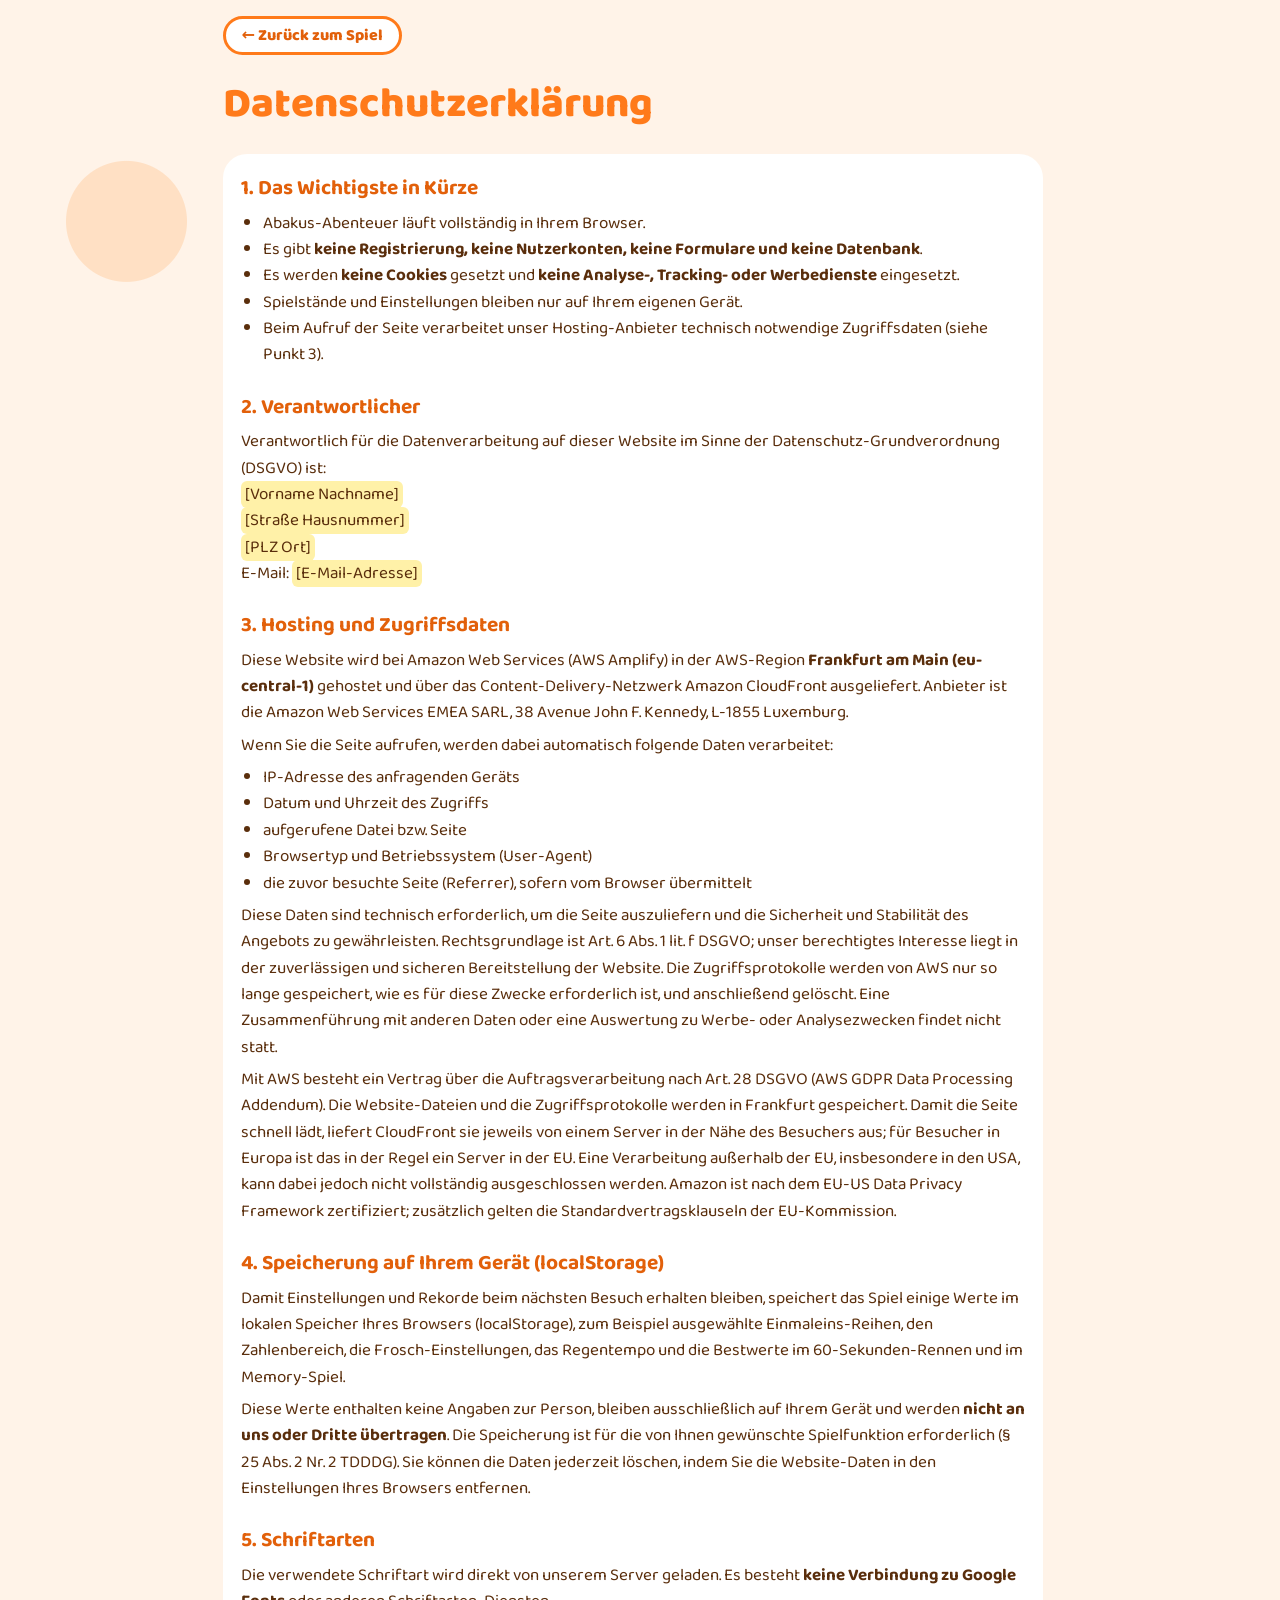
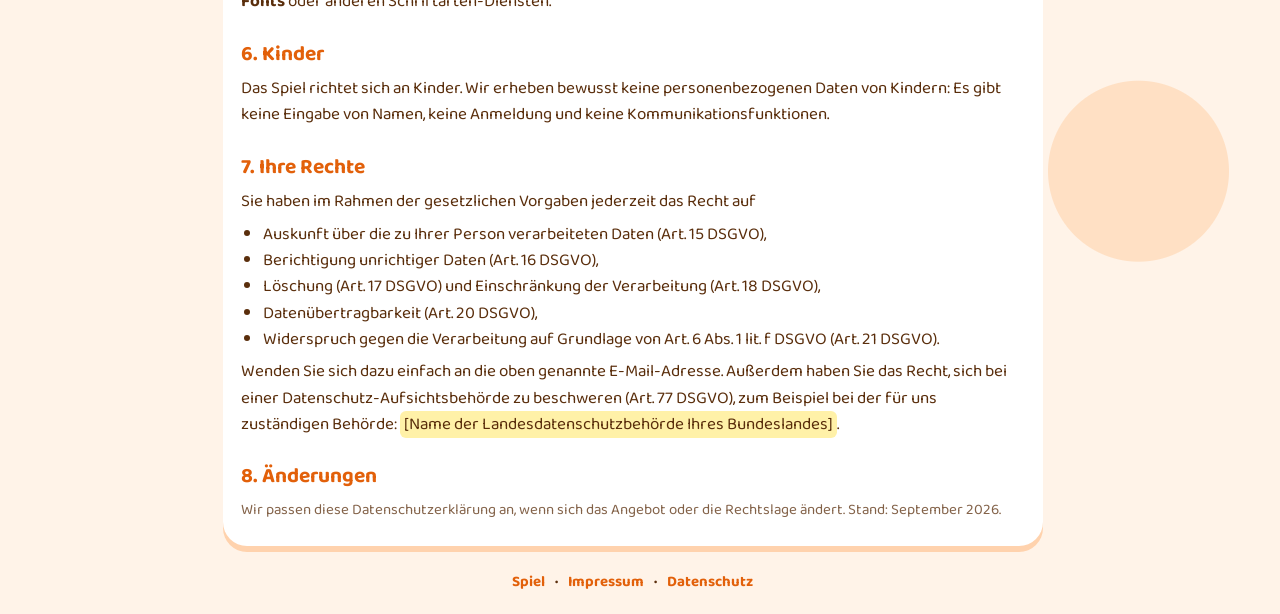
==== datenschutz.html @ e503d069 "Impressum, Datenschutzerklärung und lokale Schriftart - impressum.html und datenschutz.html (Deutsch" ====
<!DOCTYPE html>
<html lang="de">
<head>
<meta charset="UTF-8">
<meta name="viewport" content="width=device-width, initial-scale=1, viewport-fit=cover">
<meta name="theme-color" content="#ff7a1a">
<title>Datenschutzerklärung – Abakus-Abenteuer</title>
<link rel="preload" href="fonts/baloo2-latin.woff2" as="font" type="font/woff2" crossorigin>
<link rel="stylesheet" href="style.css">
</head>
<body>
<div class="app legal">
  <a class="back" href="./">← Zurück zum Spiel</a>
  <h1>Datenschutzerklärung</h1>

  <div class="card">
    <h2>1. Das Wichtigste in Kürze</h2>
    <ul>
      <li>Abakus-Abenteuer läuft vollständig in Ihrem Browser.</li>
      <li>Es gibt <b>keine Registrierung, keine Nutzerkonten, keine Formulare und keine Datenbank</b>.</li>
      <li>Es werden <b>keine Cookies</b> gesetzt und <b>keine Analyse-, Tracking- oder Werbedienste</b> eingesetzt.</li>
      <li>Spielstände und Einstellungen bleiben nur auf Ihrem eigenen Gerät.</li>
      <li>Beim Aufruf der Seite verarbeitet unser Hosting-Anbieter technisch notwendige Zugriffsdaten (siehe Punkt 3).</li>
    </ul>

    <h2>2. Verantwortlicher</h2>
    <p>
      Verantwortlich für die Datenverarbeitung auf dieser Website im Sinne der Datenschutz-Grundverordnung (DSGVO) ist:<br>
      <mark class="ph">[Vorname Nachname]</mark><br>
      <mark class="ph">[Straße Hausnummer]</mark><br>
      <mark class="ph">[PLZ Ort]</mark><br>
      E-Mail: <mark class="ph">[E-Mail-Adresse]</mark>
    </p>

    <h2>3. Hosting und Zugriffsdaten</h2>
    <p>
      Diese Website wird bei Amazon Web Services (AWS Amplify) in der AWS-Region <b>Frankfurt am Main (eu-central-1)</b>
      gehostet und über das Content-Delivery-Netzwerk Amazon CloudFront ausgeliefert. Anbieter ist die
      Amazon Web Services EMEA SARL, 38 Avenue John F. Kennedy, L-1855 Luxemburg.
    </p>
    <p>Wenn Sie die Seite aufrufen, werden dabei automatisch folgende Daten verarbeitet:</p>
    <ul>
      <li>IP-Adresse des anfragenden Geräts</li>
      <li>Datum und Uhrzeit des Zugriffs</li>
      <li>aufgerufene Datei bzw. Seite</li>
      <li>Browsertyp und Betriebssystem (User-Agent)</li>
      <li>die zuvor besuchte Seite (Referrer), sofern vom Browser übermittelt</li>
    </ul>
    <p>
      Diese Daten sind technisch erforderlich, um die Seite auszuliefern und die Sicherheit und Stabilität
      des Angebots zu gewährleisten. Rechtsgrundlage ist Art. 6 Abs. 1 lit. f DSGVO; unser berechtigtes Interesse
      liegt in der zuverlässigen und sicheren Bereitstellung der Website. Die Zugriffsprotokolle werden von AWS nur
      so lange gespeichert, wie es für diese Zwecke erforderlich ist, und anschließend gelöscht. Eine Zusammenführung
      mit anderen Daten oder eine Auswertung zu Werbe- oder Analysezwecken findet nicht statt.
    </p>
    <p>
      Mit AWS besteht ein Vertrag über die Auftragsverarbeitung nach Art. 28 DSGVO (AWS GDPR Data Processing Addendum).
      Die Website-Dateien und die Zugriffsprotokolle werden in Frankfurt gespeichert. Damit die Seite schnell lädt,
      liefert CloudFront sie jeweils von einem Server in der Nähe des Besuchers aus; für Besucher in Europa ist das
      in der Regel ein Server in der EU. Eine Verarbeitung außerhalb der EU, insbesondere in den USA, kann dabei
      jedoch nicht vollständig ausgeschlossen werden. Amazon ist nach dem EU-US Data Privacy Framework zertifiziert;
      zusätzlich gelten die Standardvertragsklauseln der EU-Kommission.
    </p>

    <h2>4. Speicherung auf Ihrem Gerät (localStorage)</h2>
    <p>
      Damit Einstellungen und Rekorde beim nächsten Besuch erhalten bleiben, speichert das Spiel einige Werte
      im lokalen Speicher Ihres Browsers (localStorage), zum Beispiel ausgewählte Einmaleins-Reihen, den Zahlenbereich,
      die Frosch-Einstellungen, das Regentempo und die Bestwerte im 60-Sekunden-Rennen und im Memory-Spiel.
    </p>
    <p>
      Diese Werte enthalten keine Angaben zur Person, bleiben ausschließlich auf Ihrem Gerät und werden
      <b>nicht an uns oder Dritte übertragen</b>. Die Speicherung ist für die von Ihnen gewünschte Spielfunktion
      erforderlich (§ 25 Abs. 2 Nr. 2 TDDDG). Sie können die Daten jederzeit löschen, indem Sie die Website-Daten
      in den Einstellungen Ihres Browsers entfernen.
    </p>

    <h2>5. Schriftarten</h2>
    <p>
      Die verwendete Schriftart wird direkt von unserem Server geladen. Es besteht <b>keine Verbindung zu Google Fonts</b>
      oder anderen Schriftarten-Diensten.
    </p>

    <h2>6. Kinder</h2>
    <p>
      Das Spiel richtet sich an Kinder. Wir erheben bewusst keine personenbezogenen Daten von Kindern:
      Es gibt keine Eingabe von Namen, keine Anmeldung und keine Kommunikationsfunktionen.
    </p>

    <h2>7. Ihre Rechte</h2>
    <p>Sie haben im Rahmen der gesetzlichen Vorgaben jederzeit das Recht auf</p>
    <ul>
      <li>Auskunft über die zu Ihrer Person verarbeiteten Daten (Art. 15 DSGVO),</li>
      <li>Berichtigung unrichtiger Daten (Art. 16 DSGVO),</li>
      <li>Löschung (Art. 17 DSGVO) und Einschränkung der Verarbeitung (Art. 18 DSGVO),</li>
      <li>Datenübertragbarkeit (Art. 20 DSGVO),</li>
      <li>Widerspruch gegen die Verarbeitung auf Grundlage von Art. 6 Abs. 1 lit. f DSGVO (Art. 21 DSGVO).</li>
    </ul>
    <p>
      Wenden Sie sich dazu einfach an die oben genannte E-Mail-Adresse. Außerdem haben Sie das Recht, sich bei einer
      Datenschutz-Aufsichtsbehörde zu beschweren (Art. 77 DSGVO), zum Beispiel bei der für uns zuständigen Behörde:
      <mark class="ph">[Name der Landesdatenschutzbehörde Ihres Bundeslandes]</mark>.
    </p>

    <h2>8. Änderungen</h2>
    <p class="muted">
      Wir passen diese Datenschutzerklärung an, wenn sich das Angebot oder die Rechtslage ändert.
      Stand: September 2026.
    </p>
  </div>

  <footer class="legal-links">
    <a href="./">Spiel</a><span>·</span><a href="impressum.html">Impressum</a><span>·</span><a href="datenschutz.html">Datenschutz</a>
  </footer>
</div>
</body>
</html>
---- style.css ----
/* Abaküs Macerası – stiller */

/* Yazı tipi yerel olarak yüklenir (Google'a bağlantı yok) – Baloo 2, SIL Open Font License 1.1, bkz. fonts/OFL.txt */
@font-face{font-family:'Baloo 2';font-style:normal;font-weight:400 800;font-display:swap;
  src:url(fonts/baloo2-latin-ext.woff2) format('woff2');
  unicode-range:U+0100-02BA,U+02BD-02C5,U+02C7-02CC,U+02CE-02D7,U+02DD-02FF,U+0304,U+0308,U+0329,U+1D00-1DBF,U+1E00-1E9F,U+1EF2-1EFF,U+2020,U+20A0-20AB,U+20AD-20C0,U+2113,U+2C60-2C7F,U+A720-A7FF}
@font-face{font-family:'Baloo 2';font-style:normal;font-weight:400 800;font-display:swap;
  src:url(fonts/baloo2-latin.woff2) format('woff2');
  unicode-range:U+0000-00FF,U+0131,U+0152-0153,U+02BB-02BC,U+02C6,U+02DA,U+02DC,U+0304,U+0308,U+0329,U+2000-206F,U+20AC,U+2122,U+2191,U+2193,U+2212,U+2215,U+FEFF,U+FFFD}
:root{
  --or:#ff7a1a; --or-d:#e2600a; --or-l:#ffd2ad; --or-xl:#fff3e8;
  --white:#ffffff; --ink:#5a2e0c; --ok:#2fb36b; --bad:#e84a3a;
}
*{box-sizing:border-box;margin:0;padding:0}
[hidden]{display:none !important}
body{
  font-family:'Baloo 2',system-ui,sans-serif; color:var(--ink);
  background:var(--or-xl);
  background-image:radial-gradient(circle at 10% 10%,#ffe0c4 0 60px,transparent 61px),
                   radial-gradient(circle at 90% 80%,#ffe0c4 0 90px,transparent 91px);
  min-height:100vh; padding:16px; display:flex; justify-content:center;
}
.app{width:100%;max-width:1100px;display:flex;flex-direction:column;gap:16px}

header{display:flex;align-items:center;justify-content:space-between;gap:12px;flex-wrap:wrap}
h1{font-size:clamp(26px,5vw,38px);font-weight:800;color:var(--or)}
h1 span{color:var(--ink)}
.stats{display:flex;gap:8px}
.pill{background:var(--white);border:3px solid var(--or);border-radius:999px;padding:4px 14px;font-weight:700;font-size:18px}

.modes{display:flex;gap:8px;flex-wrap:wrap}
.modes button, .levels button{
  font:inherit;font-weight:700;font-size:17px;cursor:pointer;
  background:var(--white);color:var(--or-d);border:3px solid var(--or);border-radius:14px;padding:6px 14px;
  transition:transform .1s;
}
.modes button.active, .levels button.active{background:var(--or);color:var(--white)}
.modes button:active, .levels button:active{transform:scale(.95)}
.row{display:flex;justify-content:space-between;gap:8px;flex-wrap:wrap}

.card{background:var(--white);border-radius:24px;padding:18px;box-shadow:0 6px 0 var(--or-l)}
.problem{display:flex;align-items:center;justify-content:center;gap:14px;font-size:clamp(44px,11vw,72px);font-weight:800;line-height:1}
.problem .op{color:var(--or)}
.problem .q{background:var(--or-xl);border:4px dashed var(--or);border-radius:18px;min-width:1.6em;text-align:center;padding:0 .15em;color:var(--or)}
.msg{text-align:center;font-size:20px;font-weight:700;min-height:32px;margin-top:8px}
.msg.ok{color:var(--ok)} .msg.bad{color:var(--bad)}

/* Abacus */
.abacus{
  background:linear-gradient(#ff8f3a,#e8660f);border-radius:26px;padding:14px;
  box-shadow:0 8px 0 #c2530a; display:flex;flex-direction:column;gap:8px;
}
.frame{background:var(--white);border-radius:16px;display:flex;justify-content:space-around;padding:10px 6px;position:relative}
.rod{position:relative;width:min(110px,28vw);height:330px}
.rod::before{content:"";position:absolute;left:50%;top:0;bottom:0;width:8px;margin-left:-4px;background:#c9a27e;border-radius:4px}
.bead{
  position:absolute;left:50%;width:min(86px,24vw);height:28px;margin-left:calc(min(86px,24vw) / -2);
  border-radius:14px;cursor:pointer;border:3px solid var(--or-d);
  transition:top .28s cubic-bezier(.5,1.6,.5,1);
  box-shadow:inset 0 -5px 0 rgba(0,0,0,.12), inset 0 5px 0 rgba(255,255,255,.45);
}
.bead.o{background:var(--or)}
.bead.w{background:var(--white)}
.bead:hover{filter:brightness(1.07)}
.labels{display:flex;justify-content:space-around;color:var(--white);font-weight:800;text-align:center}
.labels div{width:min(110px,28vw)}
.labels .v{font-size:34px;line-height:1}
.labels .n{font-size:15px;opacity:.9}
.total{text-align:center;color:var(--white);font-size:20px;font-weight:700}
.total b{font-size:28px}

.actions{display:grid;grid-template-columns:repeat(4,1fr);gap:10px}
.actions button{
  font:inherit;font-weight:800;font-size:18px;cursor:pointer;border:none;border-radius:16px;padding:12px 6px;
  background:var(--white);color:var(--or-d);box-shadow:0 5px 0 var(--or-l);border:3px solid var(--or);
}
.actions button.main{background:var(--or);color:var(--white);box-shadow:0 5px 0 #c2530a}
.actions button:active{transform:translateY(4px);box-shadow:none}
@media (max-width:560px){ .actions{grid-template-columns:repeat(2,1fr)} .rod{height:300px} }

.shake{animation:shake .45s}
@keyframes shake{20%,60%{transform:translateX(-10px)}40%,80%{transform:translateX(10px)}}
.pop{animation:pop .5s}
@keyframes pop{50%{transform:scale(1.15)}}

.confetti{position:fixed;top:-20px;width:12px;height:18px;border-radius:3px;pointer-events:none;z-index:9;animation:fall linear forwards}
@keyframes fall{to{transform:translateY(110vh) rotate(720deg)}}

.stars{display:flex;justify-content:center;gap:4px;font-size:26px;min-height:34px}

/* Tabs & views */
.view{display:flex;flex-direction:column;gap:16px}
.view[hidden]{display:none}
.tabs{display:grid;grid-template-columns:repeat(auto-fit,minmax(150px,1fr));gap:8px;background:var(--white);padding:6px;border-radius:20px;box-shadow:0 5px 0 var(--or-l)}
.tabs button{font:inherit;font-weight:800;font-size:20px;border:none;border-radius:14px;padding:10px;cursor:pointer;background:transparent;color:var(--or-d)}
.tabs button.active{background:var(--or);color:var(--white)}

/* Flash mode */
#flashView:not([hidden]), #abacusView:not([hidden]), #mulView:not([hidden]){display:grid;grid-template-columns:230px 1fr;align-items:start}
.side-main{display:flex;flex-direction:column;gap:16px;min-width:0}
.flash-main{display:flex;flex-direction:column;gap:16px;min-width:0}
.settings{display:flex;flex-direction:column;gap:16px;position:sticky;top:16px}
.set .lbl{font-weight:800;font-size:17px;margin-bottom:6px}
.set .modes{display:flex;flex-direction:column;gap:6px}
.set .modes button{font-size:16px;padding:6px 10px;text-align:left}
.stepper{display:flex;gap:6px}
.stepper button{font:inherit;font-weight:800;font-size:24px;width:46px;border-radius:14px;cursor:pointer;
  border:3px solid var(--or);background:var(--or);color:var(--white);line-height:1}
.set input{font:inherit;font-weight:800;font-size:22px;width:100%;min-width:0;text-align:center;color:var(--ink);
  border:3px solid var(--or);border-radius:14px;padding:2px 4px;background:var(--or-xl)}
.set input:focus{outline:3px solid var(--or-l)}
.set input.bad{border-color:var(--bad);background:#ffe9e6}
.range{display:flex;gap:8px}
.range label{flex:1;font-weight:700;font-size:14px;display:flex;flex-direction:column;gap:2px}
.presets{display:flex;gap:6px;margin-top:6px}
.presets button{font:inherit;font-weight:700;font-size:14px;flex:1;cursor:pointer;border-radius:10px;padding:2px 4px;
  border:2px solid var(--or-l);background:var(--white);color:var(--or-d)}
.presets button:hover{border-color:var(--or)}
@media (max-width:760px){
  #flashView:not([hidden]), #abacusView:not([hidden]), #mulView:not([hidden]){grid-template-columns:1fr}
  .settings{position:static;display:grid;grid-template-columns:1fr 1fr}
}
.screen{min-height:max(420px,62vh);display:flex;flex-direction:column;align-items:center;justify-content:center;
  background:var(--or);box-shadow:0 10px 0 #c2530a;color:var(--white);position:relative;border-radius:32px;container-type:inline-size}
.flash{font-size:clamp(90px,min(34cqw,45vh),380px);font-weight:800;line-height:1;text-shadow:0 10px 0 rgba(0,0,0,.15)}
.flash.small{font-size:clamp(40px,9vw,72px)}
.flash.show{animation:flashIn .35s cubic-bezier(.3,1.6,.5,1)}
@keyframes flashIn{from{transform:scale(.3);opacity:0}to{transform:scale(1);opacity:1}}
.step{position:absolute;bottom:12px;font-weight:700;font-size:22px;opacity:.9}
.answer{text-align:center;display:flex;flex-direction:column;gap:10px;align-items:center}
.answer[hidden]{display:none}
.ask{font-size:24px;font-weight:800}
.display{font-size:56px;font-weight:800;color:var(--or);min-width:160px;border:4px dashed var(--or);border-radius:18px;background:var(--or-xl);line-height:1.3}
.pad{display:grid;grid-template-columns:repeat(3,72px);gap:8px}
.pad button{font:inherit;font-weight:800;font-size:28px;height:60px;border-radius:16px;cursor:pointer;
  border:3px solid var(--or);background:var(--white);color:var(--or-d);box-shadow:0 4px 0 var(--or-l)}
.pad button:active{transform:translateY(3px);box-shadow:none}
.reveal{font-size:24px;font-weight:700}
.reveal b{color:var(--or)}
.actions.three{grid-template-columns:repeat(3,1fr)}
.actions.three.two{grid-template-columns:repeat(2,1fr)}

/* Çarpım tablosu */
@media (max-width:560px){ .tabs button{font-size:15px;padding:8px 4px} }
.tables{display:grid;grid-template-columns:repeat(5,1fr);gap:6px}
.tables button{font:inherit;font-weight:800;font-size:18px;height:42px;border-radius:12px;cursor:pointer;
  border:3px solid var(--or);background:var(--white);color:var(--or-d)}
.tables button.on{background:var(--or);color:var(--white)}
.mini{display:flex;gap:6px;margin-top:6px}
.mini button{font:inherit;font-weight:700;font-size:14px;flex:1;cursor:pointer;border-radius:10px;padding:2px 4px;
  border:2px solid var(--or-l);background:var(--white);color:var(--or-d)}
.mini button:hover{border-color:var(--or)}
.best{font-weight:700;font-size:15px}

.track{position:relative;height:64px;background:var(--white);border-radius:999px;box-shadow:0 5px 0 var(--or-l);
  display:flex;align-items:center;padding:0 56px 0 12px}
.track .line{flex:1;height:10px;border-radius:5px;background:var(--or-xl)}
.track .fill{position:absolute;left:12px;width:0;height:10px;border-radius:5px;background:var(--or);transition:width .5s}
.rocket{position:absolute;left:12px;font-size:40px;transition:left .5s cubic-bezier(.4,1.6,.5,1);transform:translateX(-30%) rotate(45deg)}
.moon{position:absolute;right:10px;font-size:38px}
.timer{position:absolute;top:-14px;right:60px;background:var(--or);color:var(--white);font-weight:800;border-radius:999px;padding:0 12px;font-size:18px}

.mq{text-align:center;font-size:clamp(64px,14vw,130px);font-weight:800;line-height:1.05}
.mq .op{color:var(--or)}
.balloons{display:grid;grid-template-columns:repeat(4,1fr);gap:14px;padding:10px 0 30px;min-height:190px}
@media (max-width:560px){ .balloons{grid-template-columns:repeat(2,1fr)} }
.balloon{position:relative;justify-self:center;width:min(130px,38vw);aspect-ratio:.85;border:none;cursor:pointer;
  border-radius:50% 50% 48% 48% / 55% 55% 45% 45%;font:inherit;font-weight:800;font-size:clamp(34px,6vw,48px);color:var(--white);
  background:radial-gradient(circle at 30% 28%,rgba(255,255,255,.55) 0 12%,transparent 13%),var(--c,var(--or));
  box-shadow:inset -8px -10px 0 rgba(0,0,0,.12);animation:float 2.6s ease-in-out infinite;transition:transform .15s}
.balloon::after{content:"";position:absolute;left:50%;bottom:-26px;width:2px;height:22px;background:#c9a27e}
.balloon.w{--c:#ffffff;color:var(--or-d);box-shadow:inset -8px -10px 0 rgba(255,122,26,.15),0 0 0 3px var(--or)}
.balloon:hover{transform:scale(1.06)}
.balloon.pop{animation:popB .35s forwards}
.balloon.no{opacity:.35;animation:shake .45s;pointer-events:none}
@keyframes float{50%{translate:0 -10px}}
@keyframes popB{60%{transform:scale(1.4);opacity:.7}to{transform:scale(0);opacity:0}}

.mstats{display:flex;justify-content:center;gap:24px;font-size:22px;font-weight:700}
.mstats b{color:var(--or)}
.mgrid{display:grid;grid-template-columns:repeat(4,1fr);gap:12px;margin-top:12px;perspective:800px}
.mc{position:relative;aspect-ratio:1.15;border:none;background:none;cursor:pointer;font:inherit;padding:0}
.mc .in{position:absolute;inset:0;transition:transform .45s;transform-style:preserve-3d}
.mc.open .in, .mc.done .in{transform:rotateY(180deg)}
.mc .f, .mc .b{position:absolute;inset:0;border-radius:18px;display:flex;align-items:center;justify-content:center;
  backface-visibility:hidden;font-weight:800}
.mc .b{background:repeating-linear-gradient(45deg,var(--or) 0 14px,#ff8b35 14px 28px);color:var(--white);
  font-size:clamp(34px,6vw,54px);box-shadow:0 5px 0 #c2530a}
.mc .f{transform:rotateY(180deg);background:var(--white);border:4px solid var(--or);color:var(--ink);
  font-size:clamp(26px,4.5vw,44px);box-shadow:0 5px 0 var(--or-l)}
.mc .f.ans{color:var(--or-d);background:var(--or-xl)}
.mc.done .f{border-color:var(--ok);background:#e6f8ee;color:var(--ok)}
.mc.done{animation:pop .5s;cursor:default}
.mc.wrong .f{border-color:var(--bad);animation:shake .45s}
@media (max-width:560px){ .mgrid{grid-template-columns:repeat(3,1fr);gap:8px} }

/* yeni oyunlar (ortak kart) */
.gq{display:flex;flex-direction:column;align-items:center;gap:10px;text-align:center}
.gtitle{font-size:clamp(22px,3.5vw,30px);font-weight:800}
.gtitle b{color:var(--or)}
.gopts{display:grid;grid-template-columns:repeat(2,1fr);gap:12px;margin-top:14px}
.gopts button{font:inherit;font-weight:800;font-size:clamp(26px,4.5vw,40px);padding:10px;border-radius:18px;cursor:pointer;
  border:4px solid var(--or);background:var(--white);color:var(--or-d);box-shadow:0 5px 0 var(--or-l);transition:transform .1s}
.gopts button:nth-child(odd){background:var(--or);color:var(--white);box-shadow:0 5px 0 #c2530a}
.gopts button:hover{transform:scale(1.03)}
.gopts button.no{opacity:.35;animation:shake .45s;pointer-events:none}
.gopts button.yes{background:var(--ok);border-color:var(--ok);color:var(--white);animation:pop .5s}
.gopts.tf button{font-size:clamp(30px,5vw,46px);padding:18px}

.arr-rows{display:flex;flex-direction:column;gap:8px;align-items:center}
.arr-row{background:var(--or-xl);border:3px dashed var(--or-l);border-radius:16px;padding:2px 10px;
  font-size:clamp(22px,3.6vw,36px);letter-spacing:3px;line-height:1.3;animation:flashIn .4s both}

.tfq{font-size:clamp(60px,12vw,120px);font-weight:800;line-height:1.1}
.tfq .op{color:var(--or)}

.pads{display:flex;flex-wrap:wrap;justify-content:center;gap:12px 10px;padding-top:34px}
.lp{position:relative;width:clamp(52px,7vw,70px);aspect-ratio:1;border-radius:50%;display:flex;align-items:center;justify-content:center;
  font-weight:800;font-size:clamp(20px,3vw,28px);background:var(--white);border:4px solid var(--or);color:var(--ink)}
.lp.miss{border-style:dashed;background:var(--or-xl);color:var(--or)}
.lp.miss.ask{animation:pop .8s infinite;border-color:var(--or-d)}
.lp.past{background:var(--or);color:var(--white)}
.lp .frog{position:absolute;top:-36px;font-size:36px;animation:hop .4s}
@keyframes hop{0%{transform:translate(-40px,0)}50%{transform:translate(-20px,-26px)}100%{transform:none}}

.qbox{display:inline-block;min-width:1.2em;border:5px dashed var(--or);border-radius:18px;background:var(--or-xl);color:var(--or);padding:0 .12em}
.tfq.cmp{display:flex;align-items:center;gap:.3em;font-size:clamp(46px,9vw,96px)}
.gopts.three{grid-template-columns:repeat(3,1fr)}
.gopts.three button{font-size:clamp(40px,7vw,64px);padding:4px}

.target{font-size:clamp(70px,12vw,120px);font-weight:800;color:var(--white);background:var(--or);border-radius:50%;
  width:1.7em;aspect-ratio:1;display:flex;align-items:center;justify-content:center;line-height:1;
  box-shadow:0 0 0 10px var(--white),0 0 0 16px var(--or),0 0 0 26px var(--white),0 0 0 32px var(--or-l);margin:30px 0 26px}
.tgrid2{display:grid;grid-template-columns:repeat(4,1fr);gap:10px;width:100%}
@media (max-width:560px){ .tgrid2{grid-template-columns:repeat(2,1fr)} }
.tgrid2 button{font:inherit;font-weight:800;font-size:clamp(24px,3.6vw,34px);padding:8px;border-radius:16px;cursor:pointer;
  border:4px solid var(--or);background:var(--white);color:var(--or-d);box-shadow:0 5px 0 var(--or-l)}
.tgrid2 button.no{animation:shake .45s;border-color:var(--bad);color:var(--bad)}
.tgrid2 button.yes{background:var(--ok);border-color:var(--ok);color:var(--white);animation:pop .5s}

.rain{position:relative;width:100%;height:clamp(340px,50vh,480px);overflow:hidden;border-radius:20px;
  background:linear-gradient(var(--or-xl),#fff);border:4px solid var(--or-l)}
.drop{position:absolute;top:-80px;width:74px;height:74px;border-radius:50%;border:none;cursor:pointer;
  font:inherit;font-weight:800;font-size:30px;color:var(--white);background:var(--or);box-shadow:inset -6px -8px 0 rgba(0,0,0,.12);
  animation:drop linear forwards}
.drop.w{background:var(--white);color:var(--or-d);box-shadow:inset -6px -8px 0 rgba(255,122,26,.15),0 0 0 3px var(--or)}
.drop.got{animation:popB .3s forwards}
.drop.bad{background:var(--bad);color:var(--white);animation:shake .4s}
@keyframes drop{to{top:calc(100% + 10px)}}

/* toplama / çıkarma */
#asView:not([hidden]){display:grid;grid-template-columns:230px 1fr;align-items:start}
@media (max-width:760px){ #asView:not([hidden]){grid-template-columns:1fr} }
.pic{display:flex;flex-wrap:wrap;align-items:center;justify-content:center;gap:10px}
.pic .grp{background:var(--or-xl);border:3px dashed var(--or-l);border-radius:16px;padding:4px 10px;
  font-size:clamp(24px,3.6vw,36px);letter-spacing:2px;line-height:1.35;max-width:100%;animation:flashIn .4s both}
.pic .sign{font-size:clamp(40px,6vw,60px);font-weight:800;color:var(--or)}
.pic .gone{position:relative;display:inline-block}
.pic .gone i{font-style:normal;opacity:.3}
.pic .gone::after{content:"✖";position:absolute;inset:0;display:flex;align-items:center;justify-content:center;color:var(--bad);font-size:.9em}
.drop.expr{width:auto;min-width:96px;padding:0 14px;border-radius:40px;font-size:26px}

.table-card h3{font-size:22px;margin-bottom:8px;color:var(--or-d)}
.tgrid{display:grid;grid-template-columns:repeat(auto-fill,minmax(150px,1fr));gap:6px}
.tgrid div{background:var(--or-xl);border-radius:12px;padding:4px 10px;font-weight:700;font-size:20px}
.tgrid b{color:var(--or)}
.table-tabs{display:flex;flex-wrap:wrap;gap:6px;margin-bottom:10px}
.table-tabs button{font:inherit;font-weight:800;border:2px solid var(--or);border-radius:10px;background:var(--white);color:var(--or-d);padding:0 12px;cursor:pointer}
.table-tabs button.on{background:var(--or);color:var(--white)}
.langs{display:flex;gap:2px;background:var(--white);border:3px solid var(--or);border-radius:999px;padding:3px}
.langs button{font:inherit;font-weight:800;font-size:16px;border:none;border-radius:999px;padding:2px 12px;
  background:transparent;color:var(--or-d);cursor:pointer}
.langs button.active{background:var(--or);color:var(--white)}

/* ---------- telefon & tablet ---------- */
button, .bead, .lp{touch-action:manipulation;-webkit-tap-highlight-color:transparent;-webkit-user-select:none;user-select:none}
.flash, .mq, .tfq, .target, .problem{-webkit-user-select:none;user-select:none}
body{padding:max(16px, env(safe-area-inset-top)) max(16px, env(safe-area-inset-right)) max(16px, env(safe-area-inset-bottom)) max(16px, env(safe-area-inset-left))}
/* büyük yazılar ekran yerine bulundukları kartın genişliğine göre ölçeklenir (iPad dikeyde taşmasın) */
.card{container-type:inline-size}
.mq{font-size:clamp(40px,14cqw,130px)}
.tfq{font-size:clamp(34px,12cqw,120px)}
.tfq.cmp{font-size:clamp(28px,9.5cqw,96px)}
.target{font-size:clamp(56px,16cqw,120px)}
.mc .f{font-size:clamp(18px,5.5cqw,44px)}
.balloon{width:min(130px,100%)}
.tgrid2{grid-template-columns:repeat(auto-fill,minmax(120px,1fr))}
/* uzun oyun listesi: kenar çubuğu kendi içinde kaydırılır */
.settings{max-height:calc(100vh - 32px);overflow:auto;overscroll-behavior:contain}
.set-toggle{display:none}
/* dokunmatik ekranda "yapışkan" hover efekti olmasın */
@media (hover:none){
  .balloon:hover, .gopts button:hover{transform:none}
  .bead:hover{filter:none}
}
@media (max-width:760px){
  .settings{max-height:none;overflow:visible}
  .view .settings:not(.open){display:none}
  .set-toggle{display:flex;align-items:center;gap:10px;width:100%;font:inherit;text-align:left;cursor:pointer;
    background:var(--white);color:var(--ink);border:3px solid var(--or);border-radius:18px;padding:8px 10px 8px 14px;
    box-shadow:0 5px 0 var(--or-l)}
  .set-toggle .tg-l{flex:1;min-width:0;display:flex;flex-direction:column;line-height:1.2}
  .set-toggle small{font-size:13px;font-weight:800;color:var(--or-d);text-transform:uppercase;letter-spacing:.5px}
  .set-toggle b{font-size:19px;font-weight:800;overflow:hidden;text-overflow:ellipsis;white-space:nowrap}
  .set-toggle .tg-r{flex:none;display:flex;align-items:center;gap:4px;background:var(--or);color:var(--white);
    font-weight:800;font-size:15px;border-radius:999px;padding:6px 12px}
  .set-toggle .arr{font-style:normal;transition:transform .2s}
  .set-toggle.open .arr{transform:rotate(180deg)}
  /* menü açıkken: önce sayı seçimi (tablolar), sonra oyun listesi; ikisi de tam genişlikte */
  .settings .set.nums{order:-2;grid-column:1 / -1}
  .settings .set.nums .modes{display:grid;grid-template-columns:repeat(2,minmax(0,1fr));gap:8px}
  .settings .set.games{order:-1;grid-column:1 / -1}
  .settings .set.games .modes{display:grid;grid-template-columns:repeat(2,minmax(0,1fr));gap:8px}
  .settings .set.games .modes button{font-size:16px;padding:8px 10px}
  .screen{min-height:max(300px,48vh)}
}
@media (max-width:560px){
  body{padding-left:max(10px, env(safe-area-inset-left));padding-right:max(10px, env(safe-area-inset-right))}
  .tabs{grid-template-columns:repeat(3,1fr);gap:4px}
  .tabs button{font-size:13px;padding:8px 2px;line-height:1.15}
  .actions button{font-size:16px}
}
/* telefon yatay */
@media (max-height:500px) and (orientation:landscape){
  .screen{min-height:260px}
  .rain{height:300px}
  .settings{max-height:none}
}
/* kaydırma çubuğu çıkınca sayfa genişliği zıplamasın */
html{scrollbar-gutter:stable}
/* ızgara sütunları içerikten dar ekranlara küçülebilsin (telefon / iPad dikey taşmasın) */
.app, .view > *, .side-main, .flash-main{min-width:0}
.balloons{grid-template-columns:repeat(4,minmax(0,1fr))}
.gopts{grid-template-columns:repeat(2,minmax(0,1fr))}
.gopts.three{grid-template-columns:repeat(3,minmax(0,1fr))}
.mgrid{grid-template-columns:repeat(4,minmax(0,1fr))}
.gopts button, .tabs button, .set .modes button{overflow-wrap:anywhere}
.rocket{transform:rotate(45deg)}
@media (max-width:560px){
  .balloons{grid-template-columns:repeat(2,minmax(0,1fr))}
  .mgrid{grid-template-columns:repeat(3,minmax(0,1fr))}
  .tabs{grid-template-columns:repeat(3,minmax(0,1fr))}
}
/* 60 saniye yarışı: roket yerine büyük süre + sayaç */
.timer::before{content:"⏱️ "}
.track.racing{justify-content:space-around;gap:10px;padding:0 14px;height:auto;min-height:72px;flex-wrap:wrap}
.track.racing .line, .track.racing .fill, .track.racing .rocket, .track.racing .moon{display:none}
.track.racing .timer{position:static;font-size:clamp(22px,4vw,32px);padding:2px 18px}
.timer.low{background:var(--bad);animation:pop .6s infinite}
.count{display:flex;gap:14px;font-weight:800;font-size:clamp(20px,3.6vw,30px);color:var(--ink)}
.count .ok{color:var(--ok)} .count .no{color:var(--bad)}
.range.fg{flex-direction:column;gap:6px}
.range.fg label{flex-direction:row;align-items:center;justify-content:space-between;gap:8px}
.range.fg input{width:84px;flex:none}
.hint{font-size:13px;font-weight:600;opacity:.75;margin-top:4px}
/* Hızlı Sayılar: tam ekran */
.fs-btn{position:absolute;top:12px;right:12px;z-index:2;width:50px;height:50px;border-radius:14px;cursor:pointer;
  display:flex;align-items:center;justify-content:center;font:inherit;font-size:26px;font-weight:800;line-height:1;
  color:var(--white);background:rgba(255,255,255,.18);border:3px solid rgba(255,255,255,.75)}
.fs-btn:active{transform:scale(.94)}
.flash-main.fs{position:fixed;inset:0;z-index:50;display:flex;flex-direction:column;gap:12px;overflow:auto;background:var(--or-xl);
  padding:max(12px, env(safe-area-inset-top)) max(12px, env(safe-area-inset-right)) max(12px, env(safe-area-inset-bottom)) max(12px, env(safe-area-inset-left))}
.flash-main.fs .screen{flex:1 1 auto;min-height:0;border-radius:24px}
.flash-main.fs .flash{font-size:clamp(90px,min(34cqw,62vh),600px)}
.flash-main.fs .flash.small{font-size:clamp(40px,8cqw,110px)}
/* sayılar bitince: ekran küçülür, cevap bölümü açılır */
.flash-main.fs.answering .screen{flex:0 0 auto;min-height:18vh}
.flash-main.fs .answer{padding:12px}
.flash-main.fs.answering .flash{font-size:min(16vh,30cqw)}
.flash-main.fs .answer{flex:none}
body.noscroll{overflow:hidden}
/* ---------- tam ekran: bütün oyunlar ---------- */
.fs-open{font:inherit;font-weight:800;font-size:16px;border:3px solid var(--or);background:var(--white);color:var(--or-d);
  border-radius:999px;padding:4px 14px;cursor:pointer}
.fs-open:active{transform:scale(.95)}
.fs-exit{display:none}
.side-main.fs{position:fixed;inset:0;z-index:50;overflow:auto;background:var(--or-xl);display:flex;flex-direction:column;
  justify-content:flex-start;justify-content:safe center;gap:14px;
  padding:calc(max(12px, env(safe-area-inset-top)) + 58px) max(12px, env(safe-area-inset-right)) max(14px, env(safe-area-inset-bottom)) max(12px, env(safe-area-inset-left))}
.side-main.fs > :not(.fs-exit){width:min(100%, 1200px);margin-inline:auto;flex:none}
.side-main.fs .fs-exit{display:flex;align-items:center;justify-content:center;position:fixed;z-index:60;
  top:max(10px, env(safe-area-inset-top));right:max(10px, env(safe-area-inset-right));width:50px;height:50px;border-radius:14px;
  border:3px solid var(--or);background:var(--white);color:var(--or-d);font:inherit;font-size:24px;font-weight:800;cursor:pointer;
  box-shadow:0 4px 0 var(--or-l)}
/* tam ekranda oyun parçaları büyür */
.side-main.fs .rod{height:min(50vh,480px)}
.side-main.fs .problem{font-size:clamp(44px,9vh,110px)}
.side-main.fs .balloon{width:min(170px,100%)}
.side-main.fs .rain{height:min(62vh,680px)}
.side-main.fs .lp{width:clamp(56px,8vw,90px);font-size:clamp(20px,3.2vw,34px)}

/* ---------- telefon: üst çubuk ---------- */
.lang-drop{display:none;position:relative}
.subbar{display:none}
@media (max-width:760px){
  header{flex-wrap:nowrap;position:relative;z-index:5}
  header h1{min-width:0}
  .langs{display:none}
  .lang-drop{display:block;flex:none}
  .lang-cur{display:flex;align-items:center;gap:4px;font:inherit;font-weight:800;font-size:16px;cursor:pointer;
    border:3px solid var(--or);background:var(--white);color:var(--or-d);border-radius:999px;padding:6px 12px}
  .lang-cur i{font-style:normal;font-size:12px}
  .lang-menu{position:absolute;right:0;top:calc(100% + 6px);z-index:70;display:flex;flex-direction:column;gap:4px;min-width:170px;
    background:var(--white);border:3px solid var(--or);border-radius:16px;padding:6px;box-shadow:0 10px 24px rgba(90,46,12,.2)}
  .lang-menu button{display:flex;align-items:center;gap:10px;font:inherit;font-weight:700;font-size:17px;text-align:left;cursor:pointer;
    border:none;background:transparent;color:var(--ink);border-radius:10px;padding:9px 10px}
  .lang-menu button b{width:28px;color:var(--or-d)}
  .lang-menu button.active{background:var(--or);color:var(--white)}
  .lang-menu button.active b{color:var(--white)}
  .subbar{display:flex;align-items:center;justify-content:space-between;gap:8px}
  .subbar .fs-open{padding:6px 14px}
}

/* ---------- telefon: daha okunaklı başlık ve sekmeler ---------- */
@media (max-width:760px){
  header h1{font-size:clamp(30px,8.4vw,44px);line-height:1.08}
  .tabs{gap:6px;padding:6px}
  .tabs button{font-size:17px;line-height:1.15;padding:10px 4px;min-height:54px;display:flex;align-items:center;justify-content:center;text-align:center}
}
@media (max-width:560px){
  .tabs{grid-template-columns:repeat(2,minmax(0,1fr))}
  .tabs button{font-size:17px;padding:9px 6px;min-height:50px}
}

/* yakala oyunları: canlar bitince "tekrar dene" ekranı */
.rain-over{position:absolute;inset:0;z-index:3;display:flex;flex-direction:column;align-items:center;justify-content:center;gap:14px;
  padding:16px;text-align:center;background:rgba(255,243,232,.93);animation:flashIn .35s cubic-bezier(.3,1.6,.5,1)}
.ro-emoji{font-size:clamp(56px,12cqw,90px);line-height:1}
.ro-t{font-size:clamp(28px,7cqw,52px);font-weight:800;color:var(--bad)}
.ro-btn{font:inherit;font-weight:800;font-size:clamp(20px,4.5cqw,30px);padding:12px 28px;border-radius:18px;border:none;cursor:pointer;
  background:var(--or);color:var(--white);box-shadow:0 6px 0 #c2530a}
.ro-btn:active{transform:translateY(4px);box-shadow:none}

/* ---------- Impressum / Datenschutz ---------- */
.legal-links{display:flex;justify-content:center;gap:10px;flex-wrap:wrap;padding:8px 0 4px;font-weight:700;font-size:15px;color:var(--ink)}
.legal-links a{color:var(--or-d);text-decoration:none}
.legal-links a:hover{text-decoration:underline}
.legal{max-width:820px}
.legal .back{display:inline-flex;align-items:center;gap:6px;font-weight:800;color:var(--or-d);text-decoration:none;
  background:var(--white);border:3px solid var(--or);border-radius:999px;padding:4px 16px;align-self:flex-start}
.legal .card{line-height:1.55;font-size:17px}
.legal h1{font-size:clamp(30px,6vw,42px)}
.legal h2{font-size:21px;color:var(--or-d);margin:22px 0 6px}
.legal h2:first-child{margin-top:0}
.legal p, .legal ul{margin:6px 0}
.legal ul{padding-left:22px}
.legal a{color:var(--or-d)}
.legal .ph{background:#fff1a8;color:var(--ink);border-radius:6px;padding:0 4px}
.legal .muted{opacity:.75;font-size:15px}
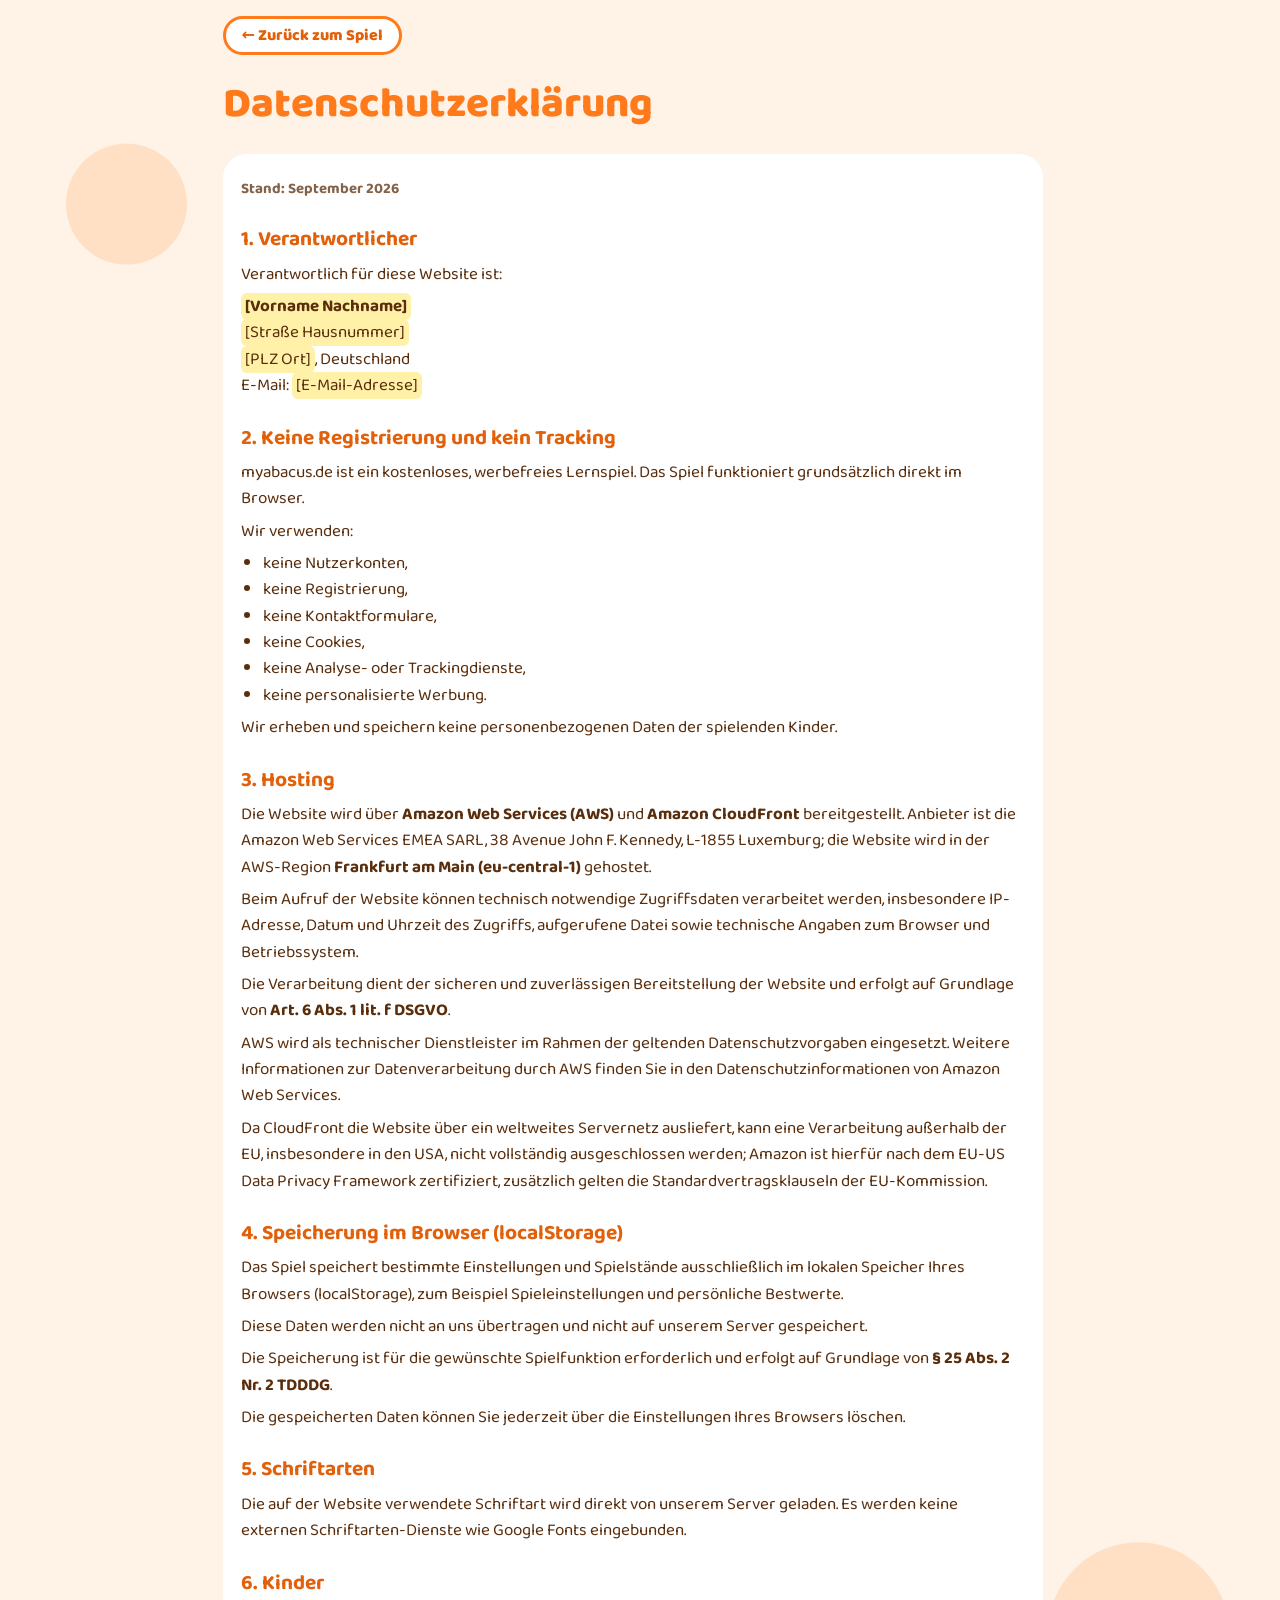
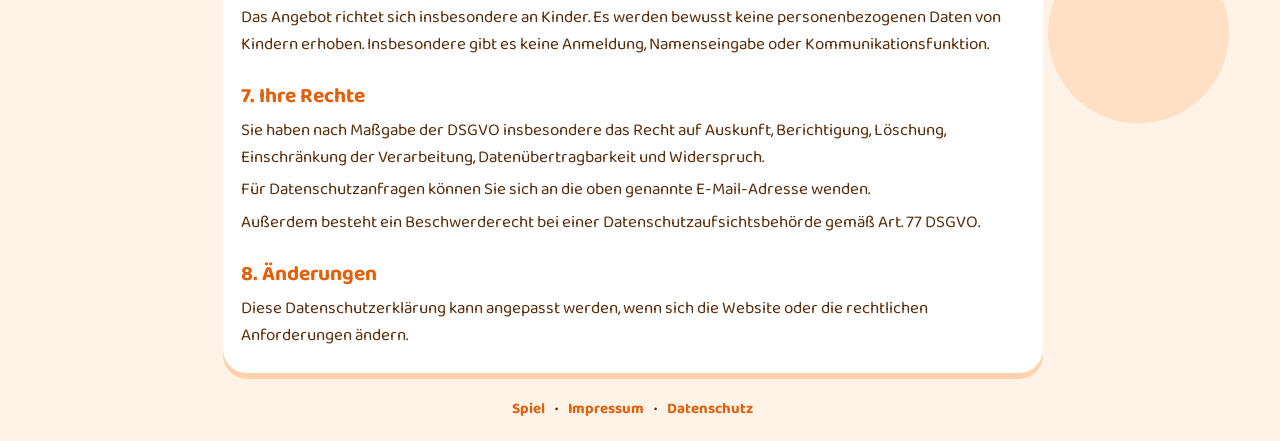
==== commit 9b155c81: "Impressum und Datenschutzerklärung: neue Texte Texte aus der eigenen Vorlage übernommen; im Datensch" ====
--- a/datenschutz.html
+++ b/datenschutz.html
@@ -14,98 +14,91 @@
   <h1>Datenschutzerklärung</h1>
 
   <div class="card">
-    <h2>1. Das Wichtigste in Kürze</h2>
-    <ul>
-      <li>Abakus-Abenteuer läuft vollständig in Ihrem Browser.</li>
-      <li>Es gibt <b>keine Registrierung, keine Nutzerkonten, keine Formulare und keine Datenbank</b>.</li>
-      <li>Es werden <b>keine Cookies</b> gesetzt und <b>keine Analyse-, Tracking- oder Werbedienste</b> eingesetzt.</li>
-      <li>Spielstände und Einstellungen bleiben nur auf Ihrem eigenen Gerät.</li>
-      <li>Beim Aufruf der Seite verarbeitet unser Hosting-Anbieter technisch notwendige Zugriffsdaten (siehe Punkt 3).</li>
-    </ul>
+    <p class="muted"><b>Stand: September 2026</b></p>
 
-    <h2>2. Verantwortlicher</h2>
+    <h2>1. Verantwortlicher</h2>
+    <p>Verantwortlich für diese Website ist:</p>
     <p>
-      Verantwortlich für die Datenverarbeitung auf dieser Website im Sinne der Datenschutz-Grundverordnung (DSGVO) ist:<br>
-      <mark class="ph">[Vorname Nachname]</mark><br>
+      <b><mark class="ph">[Vorname Nachname]</mark></b><br>
       <mark class="ph">[Straße Hausnummer]</mark><br>
-      <mark class="ph">[PLZ Ort]</mark><br>
+      <mark class="ph">[PLZ Ort]</mark>, Deutschland<br>
       E-Mail: <mark class="ph">[E-Mail-Adresse]</mark>
     </p>
 
-    <h2>3. Hosting und Zugriffsdaten</h2>
+    <h2>2. Keine Registrierung und kein Tracking</h2>
     <p>
-      Diese Website wird bei Amazon Web Services (AWS Amplify) in der AWS-Region <b>Frankfurt am Main (eu-central-1)</b>
-      gehostet und über das Content-Delivery-Netzwerk Amazon CloudFront ausgeliefert. Anbieter ist die
-      Amazon Web Services EMEA SARL, 38 Avenue John F. Kennedy, L-1855 Luxemburg.
+      myabacus.de ist ein kostenloses, werbefreies Lernspiel. Das Spiel funktioniert grundsätzlich direkt im Browser.
     </p>
-    <p>Wenn Sie die Seite aufrufen, werden dabei automatisch folgende Daten verarbeitet:</p>
+    <p>Wir verwenden:</p>
     <ul>
-      <li>IP-Adresse des anfragenden Geräts</li>
-      <li>Datum und Uhrzeit des Zugriffs</li>
-      <li>aufgerufene Datei bzw. Seite</li>
-      <li>Browsertyp und Betriebssystem (User-Agent)</li>
-      <li>die zuvor besuchte Seite (Referrer), sofern vom Browser übermittelt</li>
+      <li>keine Nutzerkonten,</li>
+      <li>keine Registrierung,</li>
+      <li>keine Kontaktformulare,</li>
+      <li>keine Cookies,</li>
+      <li>keine Analyse- oder Trackingdienste,</li>
+      <li>keine personalisierte Werbung.</li>
     </ul>
+    <p>Wir erheben und speichern keine personenbezogenen Daten der spielenden Kinder.</p>
+
+    <h2>3. Hosting</h2>
     <p>
-      Diese Daten sind technisch erforderlich, um die Seite auszuliefern und die Sicherheit und Stabilität
-      des Angebots zu gewährleisten. Rechtsgrundlage ist Art. 6 Abs. 1 lit. f DSGVO; unser berechtigtes Interesse
-      liegt in der zuverlässigen und sicheren Bereitstellung der Website. Die Zugriffsprotokolle werden von AWS nur
-      so lange gespeichert, wie es für diese Zwecke erforderlich ist, und anschließend gelöscht. Eine Zusammenführung
-      mit anderen Daten oder eine Auswertung zu Werbe- oder Analysezwecken findet nicht statt.
+      Die Website wird über <b>Amazon Web Services (AWS)</b> und <b>Amazon CloudFront</b> bereitgestellt.
+      Anbieter ist die Amazon Web Services EMEA SARL, 38 Avenue John F. Kennedy, L-1855 Luxemburg; die Website wird
+      in der AWS-Region <b>Frankfurt am Main (eu-central-1)</b> gehostet.
     </p>
     <p>
-      Mit AWS besteht ein Vertrag über die Auftragsverarbeitung nach Art. 28 DSGVO (AWS GDPR Data Processing Addendum).
-      Die Website-Dateien und die Zugriffsprotokolle werden in Frankfurt gespeichert. Damit die Seite schnell lädt,
-      liefert CloudFront sie jeweils von einem Server in der Nähe des Besuchers aus; für Besucher in Europa ist das
-      in der Regel ein Server in der EU. Eine Verarbeitung außerhalb der EU, insbesondere in den USA, kann dabei
-      jedoch nicht vollständig ausgeschlossen werden. Amazon ist nach dem EU-US Data Privacy Framework zertifiziert;
-      zusätzlich gelten die Standardvertragsklauseln der EU-Kommission.
+      Beim Aufruf der Website können technisch notwendige Zugriffsdaten verarbeitet werden, insbesondere IP-Adresse,
+      Datum und Uhrzeit des Zugriffs, aufgerufene Datei sowie technische Angaben zum Browser und Betriebssystem.
+    </p>
+    <p>
+      Die Verarbeitung dient der sicheren und zuverlässigen Bereitstellung der Website und erfolgt auf Grundlage von
+      <b>Art. 6 Abs. 1 lit. f DSGVO</b>.
+    </p>
+    <p>
+      AWS wird als technischer Dienstleister im Rahmen der geltenden Datenschutzvorgaben eingesetzt. Weitere Informationen
+      zur Datenverarbeitung durch AWS finden Sie in den Datenschutzinformationen von Amazon Web Services.
+    </p>
+    <p>
+      Da CloudFront die Website über ein weltweites Servernetz ausliefert, kann eine Verarbeitung außerhalb der EU,
+      insbesondere in den USA, nicht vollständig ausgeschlossen werden; Amazon ist hierfür nach dem EU-US Data Privacy
+      Framework zertifiziert, zusätzlich gelten die Standardvertragsklauseln der EU-Kommission.
     </p>
 
-    <h2>4. Speicherung auf Ihrem Gerät (localStorage)</h2>
+    <h2>4. Speicherung im Browser (localStorage)</h2>
     <p>
-      Damit Einstellungen und Rekorde beim nächsten Besuch erhalten bleiben, speichert das Spiel einige Werte
-      im lokalen Speicher Ihres Browsers (localStorage), zum Beispiel ausgewählte Einmaleins-Reihen, den Zahlenbereich,
-      die Frosch-Einstellungen, das Regentempo und die Bestwerte im 60-Sekunden-Rennen und im Memory-Spiel.
+      Das Spiel speichert bestimmte Einstellungen und Spielstände ausschließlich im lokalen Speicher Ihres Browsers
+      (localStorage), zum Beispiel Spieleinstellungen und persönliche Bestwerte.
     </p>
+    <p>Diese Daten werden nicht an uns übertragen und nicht auf unserem Server gespeichert.</p>
     <p>
-      Diese Werte enthalten keine Angaben zur Person, bleiben ausschließlich auf Ihrem Gerät und werden
-      <b>nicht an uns oder Dritte übertragen</b>. Die Speicherung ist für die von Ihnen gewünschte Spielfunktion
-      erforderlich (§ 25 Abs. 2 Nr. 2 TDDDG). Sie können die Daten jederzeit löschen, indem Sie die Website-Daten
-      in den Einstellungen Ihres Browsers entfernen.
+      Die Speicherung ist für die gewünschte Spielfunktion erforderlich und erfolgt auf Grundlage von
+      <b>§ 25 Abs. 2 Nr. 2 TDDDG</b>.
     </p>
+    <p>Die gespeicherten Daten können Sie jederzeit über die Einstellungen Ihres Browsers löschen.</p>
 
     <h2>5. Schriftarten</h2>
     <p>
-      Die verwendete Schriftart wird direkt von unserem Server geladen. Es besteht <b>keine Verbindung zu Google Fonts</b>
-      oder anderen Schriftarten-Diensten.
+      Die auf der Website verwendete Schriftart wird direkt von unserem Server geladen. Es werden keine externen
+      Schriftarten-Dienste wie Google Fonts eingebunden.
     </p>
 
     <h2>6. Kinder</h2>
     <p>
-      Das Spiel richtet sich an Kinder. Wir erheben bewusst keine personenbezogenen Daten von Kindern:
-      Es gibt keine Eingabe von Namen, keine Anmeldung und keine Kommunikationsfunktionen.
+      Das Angebot richtet sich insbesondere an Kinder. Es werden bewusst keine personenbezogenen Daten von Kindern erhoben.
+      Insbesondere gibt es keine Anmeldung, Namenseingabe oder Kommunikationsfunktion.
     </p>
 
     <h2>7. Ihre Rechte</h2>
-    <p>Sie haben im Rahmen der gesetzlichen Vorgaben jederzeit das Recht auf</p>
-    <ul>
-      <li>Auskunft über die zu Ihrer Person verarbeiteten Daten (Art. 15 DSGVO),</li>
-      <li>Berichtigung unrichtiger Daten (Art. 16 DSGVO),</li>
-      <li>Löschung (Art. 17 DSGVO) und Einschränkung der Verarbeitung (Art. 18 DSGVO),</li>
-      <li>Datenübertragbarkeit (Art. 20 DSGVO),</li>
-      <li>Widerspruch gegen die Verarbeitung auf Grundlage von Art. 6 Abs. 1 lit. f DSGVO (Art. 21 DSGVO).</li>
-    </ul>
     <p>
-      Wenden Sie sich dazu einfach an die oben genannte E-Mail-Adresse. Außerdem haben Sie das Recht, sich bei einer
-      Datenschutz-Aufsichtsbehörde zu beschweren (Art. 77 DSGVO), zum Beispiel bei der für uns zuständigen Behörde:
-      <mark class="ph">[Name der Landesdatenschutzbehörde Ihres Bundeslandes]</mark>.
+      Sie haben nach Maßgabe der DSGVO insbesondere das Recht auf Auskunft, Berichtigung, Löschung, Einschränkung der
+      Verarbeitung, Datenübertragbarkeit und Widerspruch.
     </p>
+    <p>Für Datenschutzanfragen können Sie sich an die oben genannte E-Mail-Adresse wenden.</p>
+    <p>Außerdem besteht ein Beschwerderecht bei einer Datenschutzaufsichtsbehörde gemäß Art. 77 DSGVO.</p>
 
     <h2>8. Änderungen</h2>
-    <p class="muted">
-      Wir passen diese Datenschutzerklärung an, wenn sich das Angebot oder die Rechtslage ändert.
-      Stand: September 2026.
+    <p>
+      Diese Datenschutzerklärung kann angepasst werden, wenn sich die Website oder die rechtlichen Anforderungen ändern.
     </p>
   </div>
 
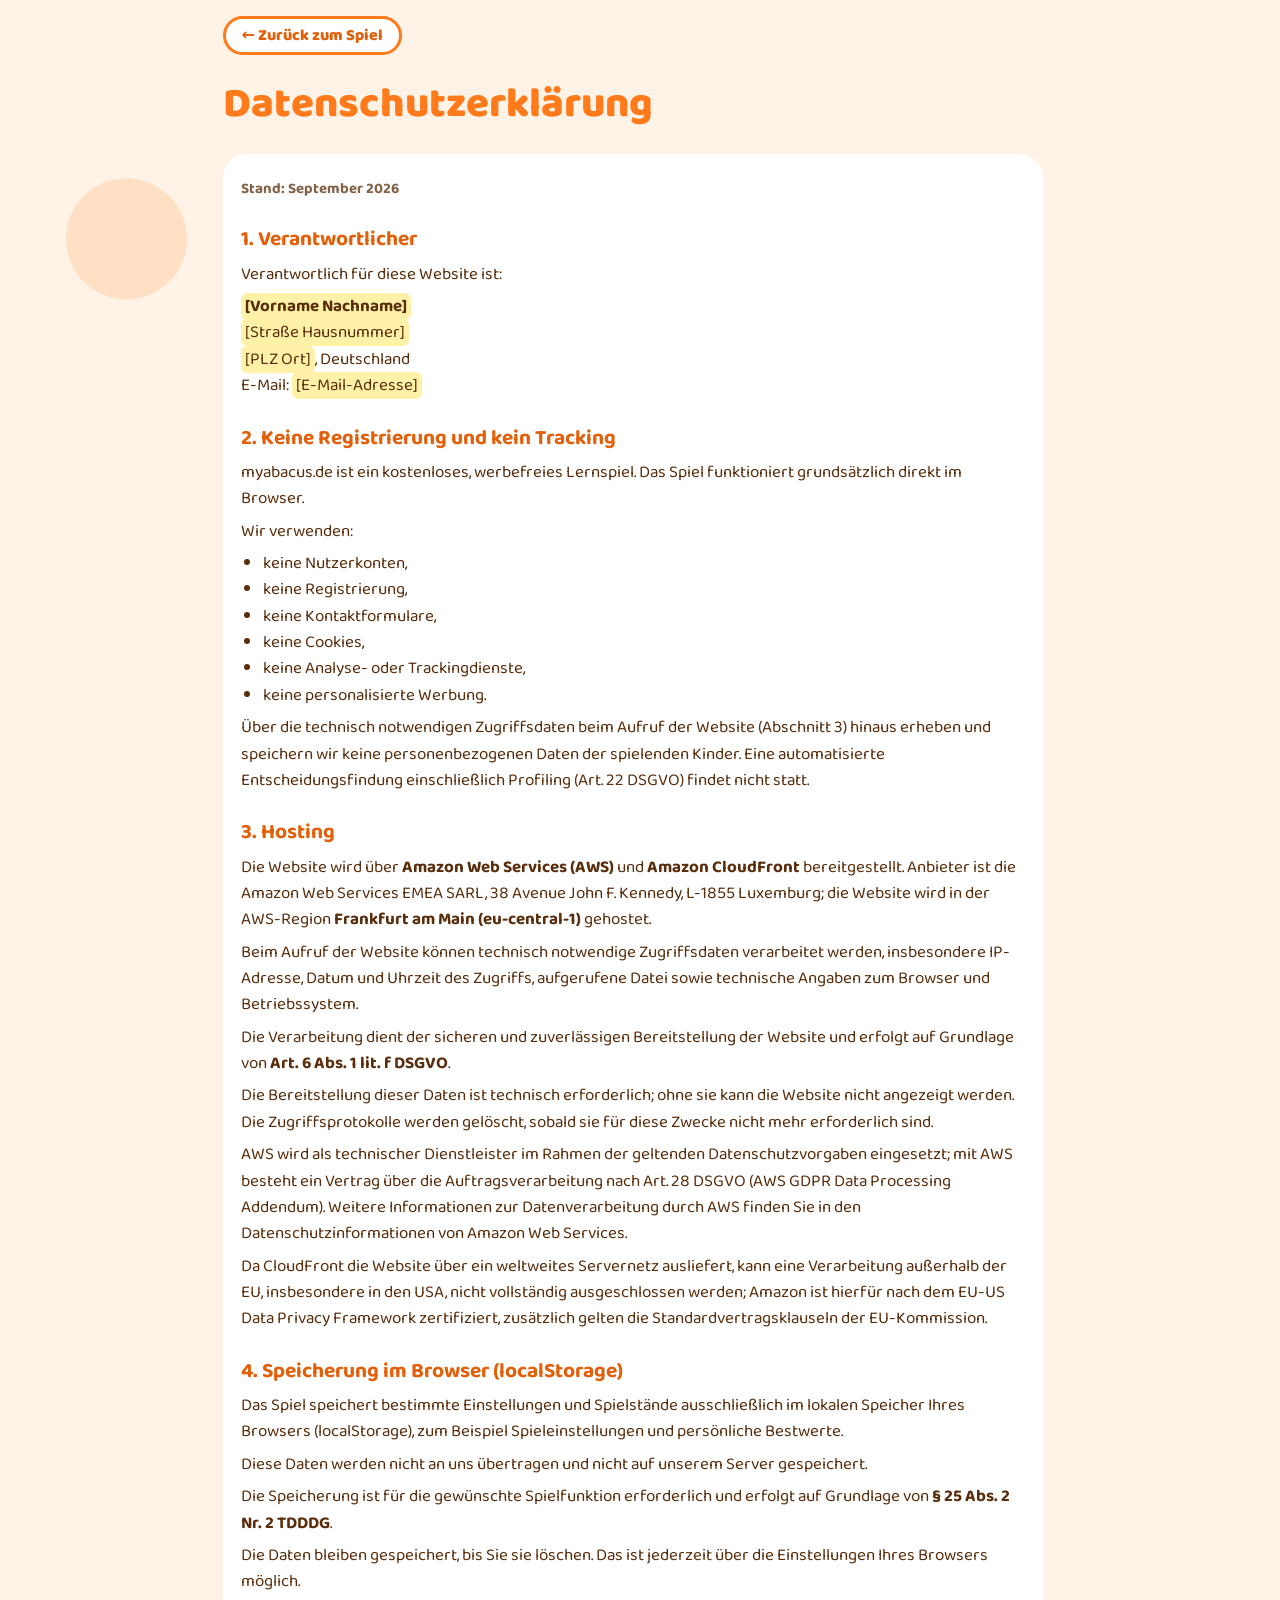
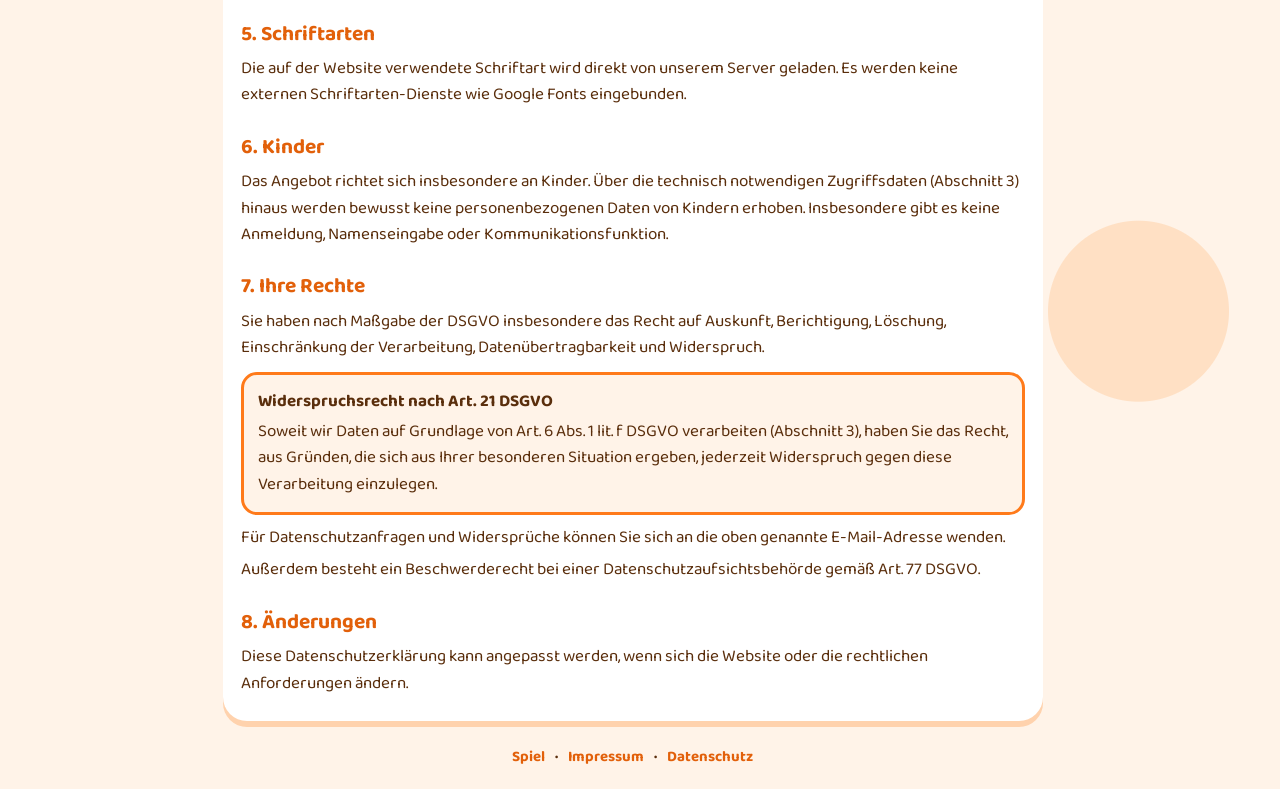
==== commit 8cad9f80: "Datenschutz/Impressum: fehlende Pflichtangaben ergänzt - Speicherdauer für Zugriffsprotokolle und lo" ====
--- a/datenschutz.html
+++ b/datenschutz.html
@@ -38,7 +38,11 @@
       <li>keine Analyse- oder Trackingdienste,</li>
       <li>keine personalisierte Werbung.</li>
     </ul>
-    <p>Wir erheben und speichern keine personenbezogenen Daten der spielenden Kinder.</p>
+    <p>
+      Über die technisch notwendigen Zugriffsdaten beim Aufruf der Website (Abschnitt 3) hinaus erheben und speichern wir
+      keine personenbezogenen Daten der spielenden Kinder. Eine automatisierte Entscheidungsfindung einschließlich
+      Profiling (Art. 22 DSGVO) findet nicht statt.
+    </p>
 
     <h2>3. Hosting</h2>
     <p>
@@ -55,7 +59,12 @@
       <b>Art. 6 Abs. 1 lit. f DSGVO</b>.
     </p>
     <p>
-      AWS wird als technischer Dienstleister im Rahmen der geltenden Datenschutzvorgaben eingesetzt. Weitere Informationen
+      Die Bereitstellung dieser Daten ist technisch erforderlich; ohne sie kann die Website nicht angezeigt werden.
+      Die Zugriffsprotokolle werden gelöscht, sobald sie für diese Zwecke nicht mehr erforderlich sind.
+    </p>
+    <p>
+      AWS wird als technischer Dienstleister im Rahmen der geltenden Datenschutzvorgaben eingesetzt; mit AWS besteht ein
+      Vertrag über die Auftragsverarbeitung nach Art. 28 DSGVO (AWS GDPR Data Processing Addendum). Weitere Informationen
       zur Datenverarbeitung durch AWS finden Sie in den Datenschutzinformationen von Amazon Web Services.
     </p>
     <p>
@@ -74,7 +83,7 @@
       Die Speicherung ist für die gewünschte Spielfunktion erforderlich und erfolgt auf Grundlage von
       <b>§ 25 Abs. 2 Nr. 2 TDDDG</b>.
     </p>
-    <p>Die gespeicherten Daten können Sie jederzeit über die Einstellungen Ihres Browsers löschen.</p>
+    <p>Die Daten bleiben gespeichert, bis Sie sie löschen. Das ist jederzeit über die Einstellungen Ihres Browsers möglich.</p>
 
     <h2>5. Schriftarten</h2>
     <p>
@@ -84,7 +93,8 @@
 
     <h2>6. Kinder</h2>
     <p>
-      Das Angebot richtet sich insbesondere an Kinder. Es werden bewusst keine personenbezogenen Daten von Kindern erhoben.
+      Das Angebot richtet sich insbesondere an Kinder. Über die technisch notwendigen Zugriffsdaten (Abschnitt 3) hinaus
+      werden bewusst keine personenbezogenen Daten von Kindern erhoben.
       Insbesondere gibt es keine Anmeldung, Namenseingabe oder Kommunikationsfunktion.
     </p>
 
@@ -93,7 +103,14 @@
       Sie haben nach Maßgabe der DSGVO insbesondere das Recht auf Auskunft, Berichtigung, Löschung, Einschränkung der
       Verarbeitung, Datenübertragbarkeit und Widerspruch.
     </p>
-    <p>Für Datenschutzanfragen können Sie sich an die oben genannte E-Mail-Adresse wenden.</p>
+    <div class="notice">
+      <p><b>Widerspruchsrecht nach Art. 21 DSGVO</b></p>
+      <p>
+        Soweit wir Daten auf Grundlage von Art. 6 Abs. 1 lit. f DSGVO verarbeiten (Abschnitt 3), haben Sie das Recht,
+        aus Gründen, die sich aus Ihrer besonderen Situation ergeben, jederzeit Widerspruch gegen diese Verarbeitung einzulegen.
+      </p>
+    </div>
+    <p>Für Datenschutzanfragen und Widersprüche können Sie sich an die oben genannte E-Mail-Adresse wenden.</p>
     <p>Außerdem besteht ein Beschwerderecht bei einer Datenschutzaufsichtsbehörde gemäß Art. 77 DSGVO.</p>
 
     <h2>8. Änderungen</h2>
--- a/style.css
+++ b/style.css
@@ -447,3 +447,5 @@
 .legal a{color:var(--or-d)}
 .legal .ph{background:#fff1a8;color:var(--ink);border-radius:6px;padding:0 4px}
 .legal .muted{opacity:.75;font-size:15px}
+.legal .notice{border:3px solid var(--or);border-radius:16px;background:var(--or-xl);padding:10px 14px;margin:10px 0}
+.legal .notice p{margin:4px 0}
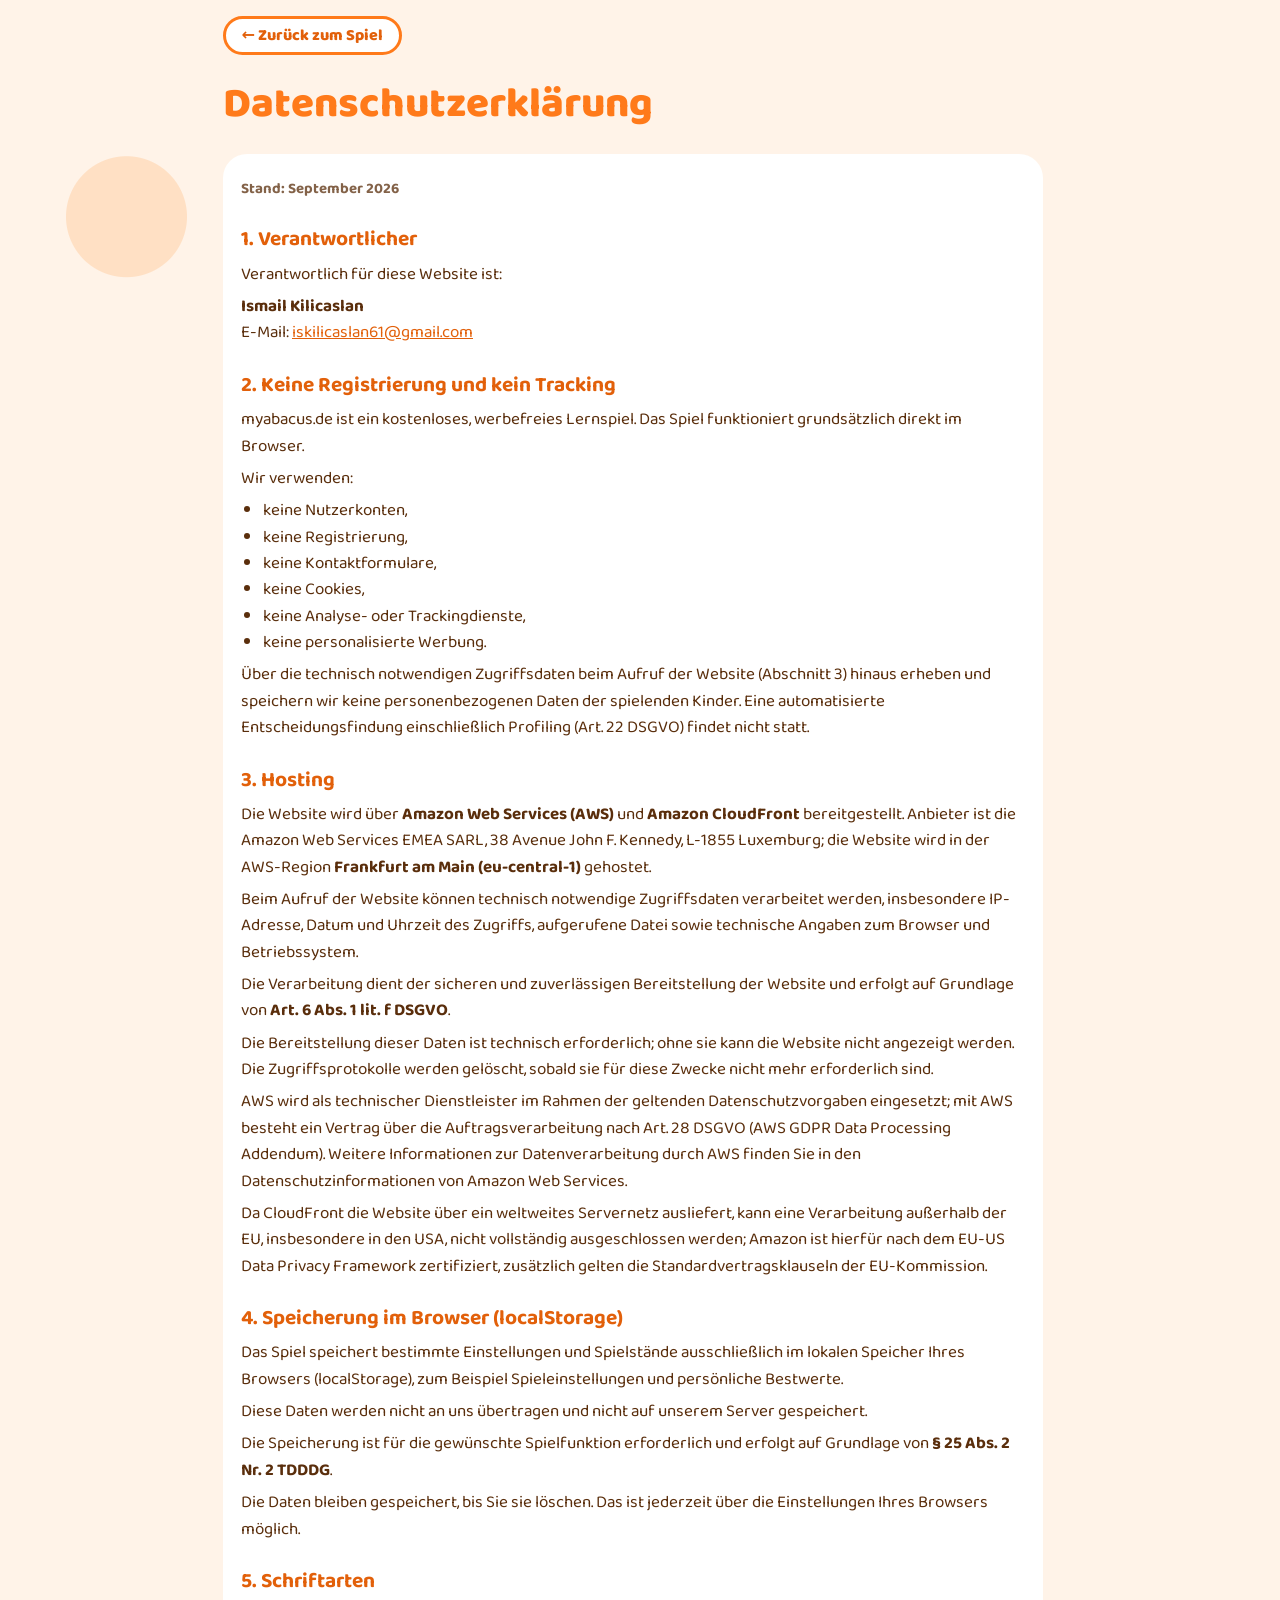
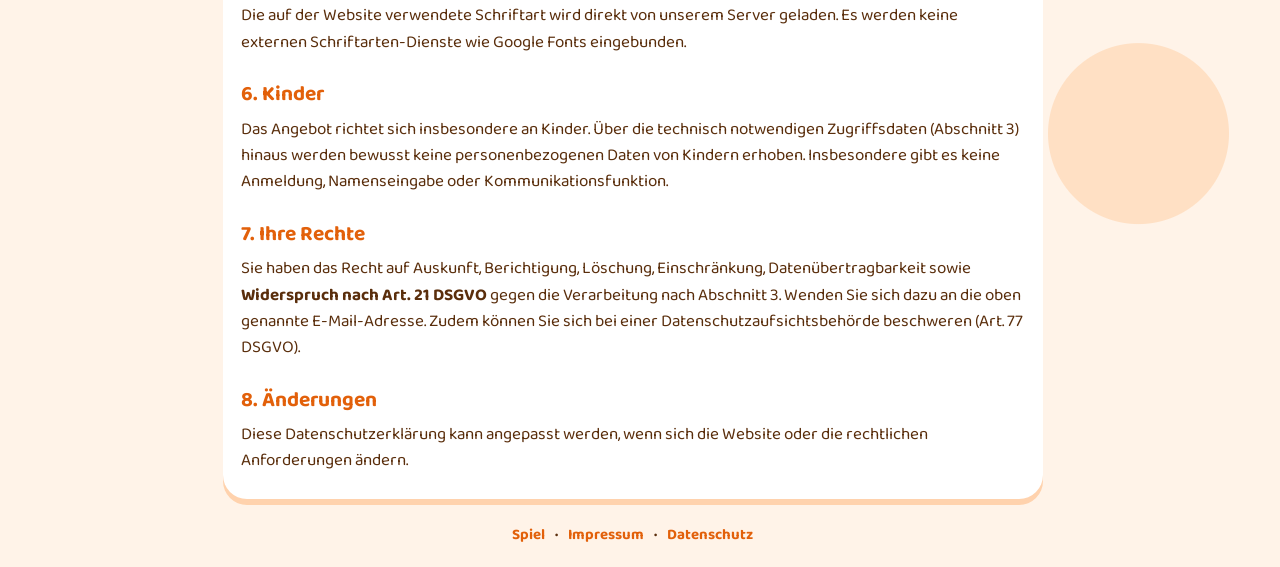
==== commit 3816f53c: "Impressum/Datenschutz: Angaben ausgefüllt, Rechte-Abschnitt gekürzt - Name und E-Mail eingetragen,  " ====
--- a/datenschutz.html
+++ b/datenschutz.html
@@ -19,10 +19,8 @@
     <h2>1. Verantwortlicher</h2>
     <p>Verantwortlich für diese Website ist:</p>
     <p>
-      <b><mark class="ph">[Vorname Nachname]</mark></b><br>
-      <mark class="ph">[Straße Hausnummer]</mark><br>
-      <mark class="ph">[PLZ Ort]</mark>, Deutschland<br>
-      E-Mail: <mark class="ph">[E-Mail-Adresse]</mark>
+      <b>Ismail Kilicaslan</b><br>
+      E-Mail: <a href="mailto:iskilicaslan61@gmail.com">iskilicaslan61@gmail.com</a>
     </p>
 
     <h2>2. Keine Registrierung und kein Tracking</h2>
@@ -100,18 +98,10 @@
 
     <h2>7. Ihre Rechte</h2>
     <p>
-      Sie haben nach Maßgabe der DSGVO insbesondere das Recht auf Auskunft, Berichtigung, Löschung, Einschränkung der
-      Verarbeitung, Datenübertragbarkeit und Widerspruch.
+      Sie haben das Recht auf Auskunft, Berichtigung, Löschung, Einschränkung, Datenübertragbarkeit sowie
+      <b>Widerspruch nach Art. 21 DSGVO</b> gegen die Verarbeitung nach Abschnitt 3. Wenden Sie sich dazu an die oben
+      genannte E-Mail-Adresse. Zudem können Sie sich bei einer Datenschutzaufsichtsbehörde beschweren (Art. 77 DSGVO).
     </p>
-    <div class="notice">
-      <p><b>Widerspruchsrecht nach Art. 21 DSGVO</b></p>
-      <p>
-        Soweit wir Daten auf Grundlage von Art. 6 Abs. 1 lit. f DSGVO verarbeiten (Abschnitt 3), haben Sie das Recht,
-        aus Gründen, die sich aus Ihrer besonderen Situation ergeben, jederzeit Widerspruch gegen diese Verarbeitung einzulegen.
-      </p>
-    </div>
-    <p>Für Datenschutzanfragen und Widersprüche können Sie sich an die oben genannte E-Mail-Adresse wenden.</p>
-    <p>Außerdem besteht ein Beschwerderecht bei einer Datenschutzaufsichtsbehörde gemäß Art. 77 DSGVO.</p>
 
     <h2>8. Änderungen</h2>
     <p>
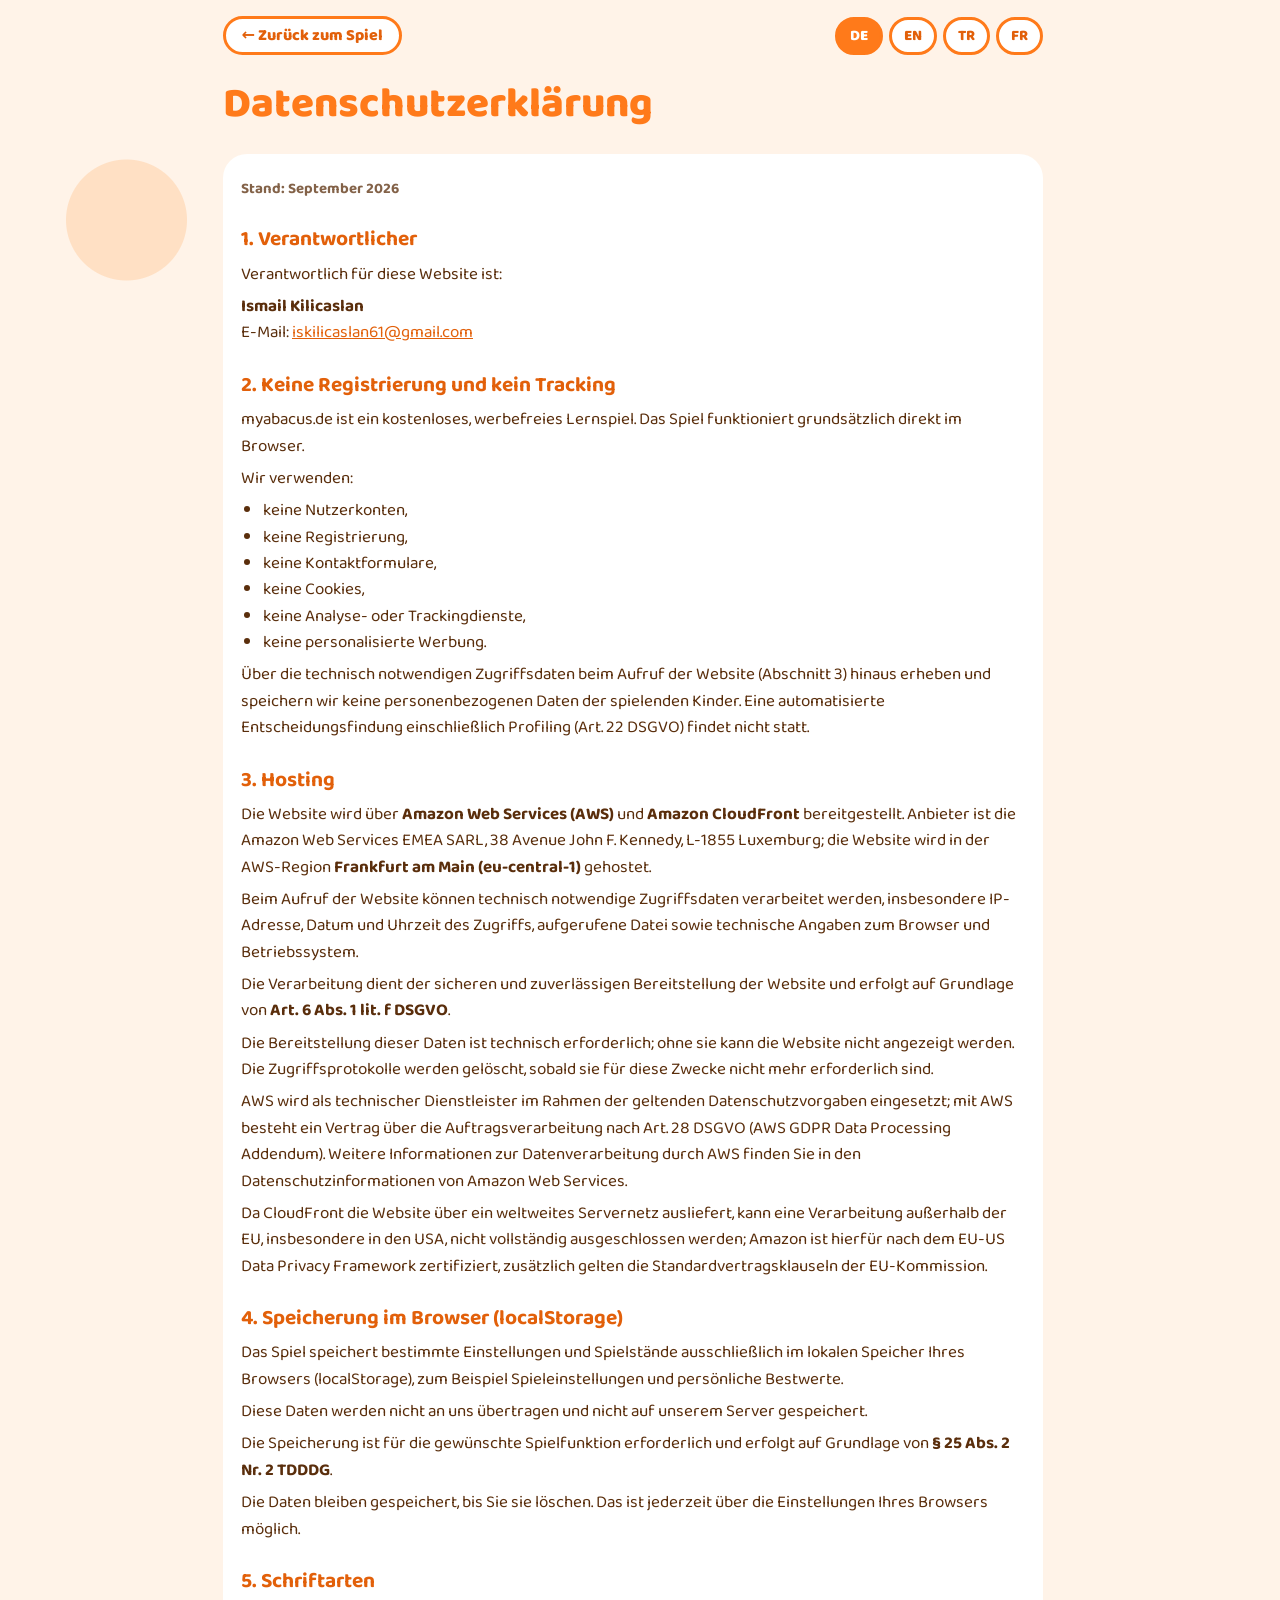
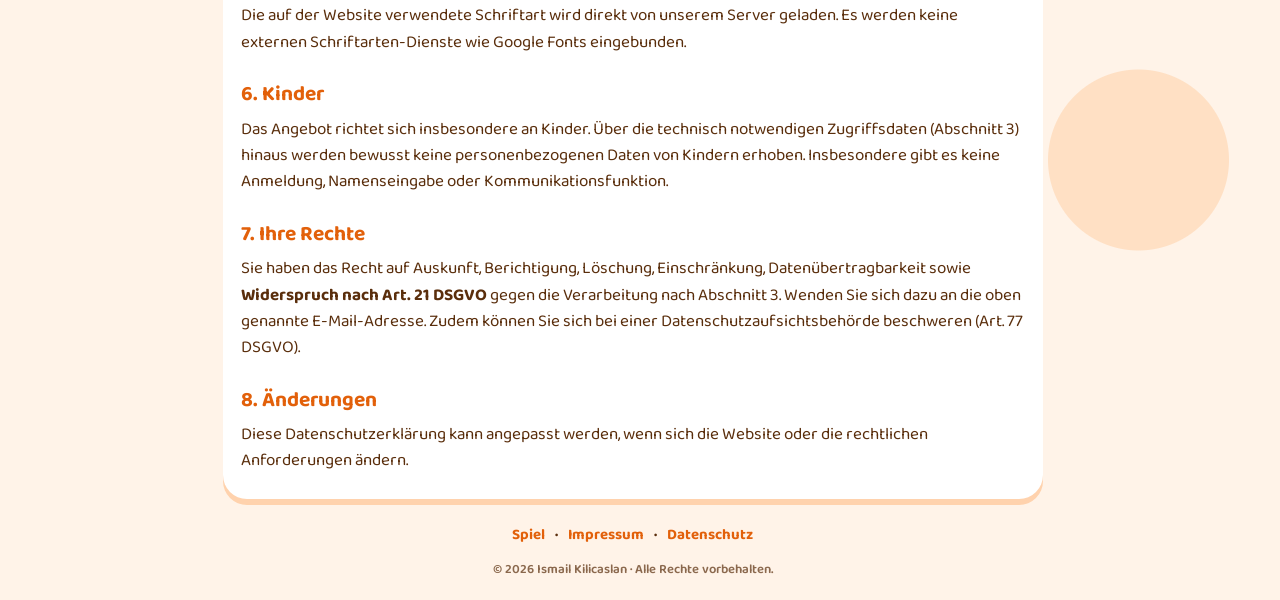
==== commit e0842af2: "Impressum/Datenschutz: viersprachig (DE/EN/TR/FR), Copyright im Footer - Sprachwahl auf den Rechtsse" ====
--- a/datenschutz.html
+++ b/datenschutz.html
@@ -4,114 +4,407 @@
 <meta charset="UTF-8">
 <meta name="viewport" content="width=device-width, initial-scale=1, viewport-fit=cover">
 <meta name="theme-color" content="#ff7a1a">
-<title>Datenschutzerklärung – Abakus-Abenteuer</title>
+<title>Datenschutzerklärung – myabacus.de</title>
 <link rel="preload" href="fonts/baloo2-latin.woff2" as="font" type="font/woff2" crossorigin>
 <link rel="stylesheet" href="style.css">
 </head>
 <body>
 <div class="app legal">
-  <a class="back" href="./">← Zurück zum Spiel</a>
-  <h1>Datenschutzerklärung</h1>
-
-  <div class="card">
-    <p class="muted"><b>Stand: September 2026</b></p>
-
-    <h2>1. Verantwortlicher</h2>
-    <p>Verantwortlich für diese Website ist:</p>
-    <p>
-      <b>Ismail Kilicaslan</b><br>
-      E-Mail: <a href="mailto:iskilicaslan61@gmail.com">iskilicaslan61@gmail.com</a>
-    </p>
-
-    <h2>2. Keine Registrierung und kein Tracking</h2>
-    <p>
-      myabacus.de ist ein kostenloses, werbefreies Lernspiel. Das Spiel funktioniert grundsätzlich direkt im Browser.
-    </p>
-    <p>Wir verwenden:</p>
-    <ul>
-      <li>keine Nutzerkonten,</li>
-      <li>keine Registrierung,</li>
-      <li>keine Kontaktformulare,</li>
-      <li>keine Cookies,</li>
-      <li>keine Analyse- oder Trackingdienste,</li>
-      <li>keine personalisierte Werbung.</li>
-    </ul>
-    <p>
-      Über die technisch notwendigen Zugriffsdaten beim Aufruf der Website (Abschnitt 3) hinaus erheben und speichern wir
-      keine personenbezogenen Daten der spielenden Kinder. Eine automatisierte Entscheidungsfindung einschließlich
-      Profiling (Art. 22 DSGVO) findet nicht statt.
-    </p>
-
-    <h2>3. Hosting</h2>
-    <p>
-      Die Website wird über <b>Amazon Web Services (AWS)</b> und <b>Amazon CloudFront</b> bereitgestellt.
-      Anbieter ist die Amazon Web Services EMEA SARL, 38 Avenue John F. Kennedy, L-1855 Luxemburg; die Website wird
-      in der AWS-Region <b>Frankfurt am Main (eu-central-1)</b> gehostet.
-    </p>
-    <p>
-      Beim Aufruf der Website können technisch notwendige Zugriffsdaten verarbeitet werden, insbesondere IP-Adresse,
-      Datum und Uhrzeit des Zugriffs, aufgerufene Datei sowie technische Angaben zum Browser und Betriebssystem.
-    </p>
-    <p>
-      Die Verarbeitung dient der sicheren und zuverlässigen Bereitstellung der Website und erfolgt auf Grundlage von
-      <b>Art. 6 Abs. 1 lit. f DSGVO</b>.
-    </p>
-    <p>
-      Die Bereitstellung dieser Daten ist technisch erforderlich; ohne sie kann die Website nicht angezeigt werden.
-      Die Zugriffsprotokolle werden gelöscht, sobald sie für diese Zwecke nicht mehr erforderlich sind.
-    </p>
-    <p>
-      AWS wird als technischer Dienstleister im Rahmen der geltenden Datenschutzvorgaben eingesetzt; mit AWS besteht ein
-      Vertrag über die Auftragsverarbeitung nach Art. 28 DSGVO (AWS GDPR Data Processing Addendum). Weitere Informationen
-      zur Datenverarbeitung durch AWS finden Sie in den Datenschutzinformationen von Amazon Web Services.
-    </p>
-    <p>
-      Da CloudFront die Website über ein weltweites Servernetz ausliefert, kann eine Verarbeitung außerhalb der EU,
-      insbesondere in den USA, nicht vollständig ausgeschlossen werden; Amazon ist hierfür nach dem EU-US Data Privacy
-      Framework zertifiziert, zusätzlich gelten die Standardvertragsklauseln der EU-Kommission.
-    </p>
-
-    <h2>4. Speicherung im Browser (localStorage)</h2>
-    <p>
-      Das Spiel speichert bestimmte Einstellungen und Spielstände ausschließlich im lokalen Speicher Ihres Browsers
-      (localStorage), zum Beispiel Spieleinstellungen und persönliche Bestwerte.
-    </p>
-    <p>Diese Daten werden nicht an uns übertragen und nicht auf unserem Server gespeichert.</p>
-    <p>
-      Die Speicherung ist für die gewünschte Spielfunktion erforderlich und erfolgt auf Grundlage von
-      <b>§ 25 Abs. 2 Nr. 2 TDDDG</b>.
-    </p>
-    <p>Die Daten bleiben gespeichert, bis Sie sie löschen. Das ist jederzeit über die Einstellungen Ihres Browsers möglich.</p>
-
-    <h2>5. Schriftarten</h2>
-    <p>
-      Die auf der Website verwendete Schriftart wird direkt von unserem Server geladen. Es werden keine externen
-      Schriftarten-Dienste wie Google Fonts eingebunden.
-    </p>
-
-    <h2>6. Kinder</h2>
-    <p>
-      Das Angebot richtet sich insbesondere an Kinder. Über die technisch notwendigen Zugriffsdaten (Abschnitt 3) hinaus
-      werden bewusst keine personenbezogenen Daten von Kindern erhoben.
-      Insbesondere gibt es keine Anmeldung, Namenseingabe oder Kommunikationsfunktion.
-    </p>
-
-    <h2>7. Ihre Rechte</h2>
-    <p>
-      Sie haben das Recht auf Auskunft, Berichtigung, Löschung, Einschränkung, Datenübertragbarkeit sowie
-      <b>Widerspruch nach Art. 21 DSGVO</b> gegen die Verarbeitung nach Abschnitt 3. Wenden Sie sich dazu an die oben
-      genannte E-Mail-Adresse. Zudem können Sie sich bei einer Datenschutzaufsichtsbehörde beschweren (Art. 77 DSGVO).
-    </p>
-
-    <h2>8. Änderungen</h2>
-    <p>
-      Diese Datenschutzerklärung kann angepasst werden, wenn sich die Website oder die rechtlichen Anforderungen ändern.
-    </p>
+  <div class="legal-top">
+    <a class="back" href="./" data-nav="./" data-t="back">← Zurück zum Spiel</a>
+    <div class="legal-langs">
+      <button data-set="de">DE</button><button data-set="en">EN</button><button data-set="tr">TR</button><button data-set="fr">FR</button>
+    </div>
   </div>
 
+  <!-- ===== Deutsch ===== -->
+  <section data-l="de">
+    <h1>Datenschutzerklärung</h1>
+    <div class="card">
+      <p class="muted"><b>Stand: September 2026</b></p>
+
+      <h2>1. Verantwortlicher</h2>
+      <p>Verantwortlich für diese Website ist:</p>
+      <p>
+        <b>Ismail Kilicaslan</b><br>
+        E-Mail: <a href="mailto:iskilicaslan61@gmail.com">iskilicaslan61@gmail.com</a>
+      </p>
+
+      <h2>2. Keine Registrierung und kein Tracking</h2>
+      <p>myabacus.de ist ein kostenloses, werbefreies Lernspiel. Das Spiel funktioniert grundsätzlich direkt im Browser.</p>
+      <p>Wir verwenden:</p>
+      <ul>
+        <li>keine Nutzerkonten,</li>
+        <li>keine Registrierung,</li>
+        <li>keine Kontaktformulare,</li>
+        <li>keine Cookies,</li>
+        <li>keine Analyse- oder Trackingdienste,</li>
+        <li>keine personalisierte Werbung.</li>
+      </ul>
+      <p>
+        Über die technisch notwendigen Zugriffsdaten beim Aufruf der Website (Abschnitt 3) hinaus erheben und speichern wir
+        keine personenbezogenen Daten der spielenden Kinder. Eine automatisierte Entscheidungsfindung einschließlich
+        Profiling (Art. 22 DSGVO) findet nicht statt.
+      </p>
+
+      <h2>3. Hosting</h2>
+      <p>
+        Die Website wird über <b>Amazon Web Services (AWS)</b> und <b>Amazon CloudFront</b> bereitgestellt.
+        Anbieter ist die Amazon Web Services EMEA SARL, 38 Avenue John F. Kennedy, L-1855 Luxemburg; die Website wird
+        in der AWS-Region <b>Frankfurt am Main (eu-central-1)</b> gehostet.
+      </p>
+      <p>
+        Beim Aufruf der Website können technisch notwendige Zugriffsdaten verarbeitet werden, insbesondere IP-Adresse,
+        Datum und Uhrzeit des Zugriffs, aufgerufene Datei sowie technische Angaben zum Browser und Betriebssystem.
+      </p>
+      <p>
+        Die Verarbeitung dient der sicheren und zuverlässigen Bereitstellung der Website und erfolgt auf Grundlage von
+        <b>Art. 6 Abs. 1 lit. f DSGVO</b>.
+      </p>
+      <p>
+        Die Bereitstellung dieser Daten ist technisch erforderlich; ohne sie kann die Website nicht angezeigt werden.
+        Die Zugriffsprotokolle werden gelöscht, sobald sie für diese Zwecke nicht mehr erforderlich sind.
+      </p>
+      <p>
+        AWS wird als technischer Dienstleister im Rahmen der geltenden Datenschutzvorgaben eingesetzt; mit AWS besteht ein
+        Vertrag über die Auftragsverarbeitung nach Art. 28 DSGVO (AWS GDPR Data Processing Addendum). Weitere Informationen
+        zur Datenverarbeitung durch AWS finden Sie in den Datenschutzinformationen von Amazon Web Services.
+      </p>
+      <p>
+        Da CloudFront die Website über ein weltweites Servernetz ausliefert, kann eine Verarbeitung außerhalb der EU,
+        insbesondere in den USA, nicht vollständig ausgeschlossen werden; Amazon ist hierfür nach dem EU-US Data Privacy
+        Framework zertifiziert, zusätzlich gelten die Standardvertragsklauseln der EU-Kommission.
+      </p>
+
+      <h2>4. Speicherung im Browser (localStorage)</h2>
+      <p>
+        Das Spiel speichert bestimmte Einstellungen und Spielstände ausschließlich im lokalen Speicher Ihres Browsers
+        (localStorage), zum Beispiel Spieleinstellungen und persönliche Bestwerte.
+      </p>
+      <p>Diese Daten werden nicht an uns übertragen und nicht auf unserem Server gespeichert.</p>
+      <p>
+        Die Speicherung ist für die gewünschte Spielfunktion erforderlich und erfolgt auf Grundlage von
+        <b>§ 25 Abs. 2 Nr. 2 TDDDG</b>.
+      </p>
+      <p>Die Daten bleiben gespeichert, bis Sie sie löschen. Das ist jederzeit über die Einstellungen Ihres Browsers möglich.</p>
+
+      <h2>5. Schriftarten</h2>
+      <p>
+        Die auf der Website verwendete Schriftart wird direkt von unserem Server geladen. Es werden keine externen
+        Schriftarten-Dienste wie Google Fonts eingebunden.
+      </p>
+
+      <h2>6. Kinder</h2>
+      <p>
+        Das Angebot richtet sich insbesondere an Kinder. Über die technisch notwendigen Zugriffsdaten (Abschnitt 3) hinaus
+        werden bewusst keine personenbezogenen Daten von Kindern erhoben.
+        Insbesondere gibt es keine Anmeldung, Namenseingabe oder Kommunikationsfunktion.
+      </p>
+
+      <h2>7. Ihre Rechte</h2>
+      <p>
+        Sie haben das Recht auf Auskunft, Berichtigung, Löschung, Einschränkung, Datenübertragbarkeit sowie
+        <b>Widerspruch nach Art. 21 DSGVO</b> gegen die Verarbeitung nach Abschnitt 3. Wenden Sie sich dazu an die oben
+        genannte E-Mail-Adresse. Zudem können Sie sich bei einer Datenschutzaufsichtsbehörde beschweren (Art. 77 DSGVO).
+      </p>
+
+      <h2>8. Änderungen</h2>
+      <p>Diese Datenschutzerklärung kann angepasst werden, wenn sich die Website oder die rechtlichen Anforderungen ändern.</p>
+    </div>
+  </section>
+
+  <!-- ===== English ===== -->
+  <section data-l="en" hidden>
+    <h1>Privacy policy</h1>
+    <div class="card">
+      <p class="muted"><b>Last updated: September 2026</b></p>
+      <p class="muted">This is a translation; in case of doubt, the German version applies.</p>
+
+      <h2>1. Controller</h2>
+      <p>The person responsible for this website is:</p>
+      <p>
+        <b>Ismail Kilicaslan</b><br>
+        Email: <a href="mailto:iskilicaslan61@gmail.com">iskilicaslan61@gmail.com</a>
+      </p>
+
+      <h2>2. No registration and no tracking</h2>
+      <p>myabacus.de is a free, ad-free learning game. The game runs directly in the browser.</p>
+      <p>We use:</p>
+      <ul>
+        <li>no user accounts,</li>
+        <li>no registration,</li>
+        <li>no contact forms,</li>
+        <li>no cookies,</li>
+        <li>no analytics or tracking services,</li>
+        <li>no personalised advertising.</li>
+      </ul>
+      <p>
+        Beyond the technically necessary access data when the website is loaded (section 3), we do not collect or store any
+        personal data of the children playing. There is no automated decision-making, including profiling (Art. 22 GDPR).
+      </p>
+
+      <h2>3. Hosting</h2>
+      <p>
+        The website is provided via <b>Amazon Web Services (AWS)</b> and <b>Amazon CloudFront</b>.
+        The provider is Amazon Web Services EMEA SARL, 38 Avenue John F. Kennedy, L-1855 Luxembourg; the website is hosted
+        in the AWS region <b>Frankfurt am Main (eu-central-1)</b>.
+      </p>
+      <p>
+        When the website is accessed, technically necessary access data may be processed, in particular the IP address,
+        date and time of access, the requested file and technical information about the browser and operating system.
+      </p>
+      <p>
+        This processing serves the secure and reliable provision of the website and is based on
+        <b>Art. 6(1)(f) GDPR</b>.
+      </p>
+      <p>
+        Providing this data is technically required; without it the website cannot be displayed.
+        Access logs are deleted as soon as they are no longer needed for these purposes.
+      </p>
+      <p>
+        AWS is used as a technical service provider in accordance with applicable data protection rules; a data processing
+        agreement pursuant to Art. 28 GDPR (AWS GDPR Data Processing Addendum) is in place with AWS. Further information on
+        data processing by AWS can be found in the Amazon Web Services privacy information.
+      </p>
+      <p>
+        Because CloudFront delivers the website via a worldwide server network, processing outside the EU, in particular in
+        the USA, cannot be completely ruled out; Amazon is certified under the EU-US Data Privacy Framework for this, and the
+        European Commission's Standard Contractual Clauses also apply.
+      </p>
+
+      <h2>4. Storage in the browser (localStorage)</h2>
+      <p>
+        The game stores certain settings and progress exclusively in your browser's local storage (localStorage), for
+        example game settings and personal best scores.
+      </p>
+      <p>This data is not transmitted to us and is not stored on our server.</p>
+      <p>
+        This storage is necessary for the requested game functions and is based on <b>§ 25(2) No. 2 TDDDG</b>.
+      </p>
+      <p>The data remains stored until you delete it, which you can do at any time in your browser settings.</p>
+
+      <h2>5. Fonts</h2>
+      <p>
+        The font used on this website is loaded directly from our own server. No external font services such as Google Fonts
+        are used.
+      </p>
+
+      <h2>6. Children</h2>
+      <p>
+        This website is aimed in particular at children. Beyond the technically necessary access data (section 3), no personal
+        data of children is knowingly collected. In particular, there is no login, name entry or communication feature.
+      </p>
+
+      <h2>7. Your rights</h2>
+      <p>
+        You have the right to access, rectification, erasure, restriction of processing, data portability and to
+        <b>object under Art. 21 GDPR</b> to the processing described in section 3. To exercise these rights, please use the
+        email address above. You also have the right to lodge a complaint with a data protection supervisory authority
+        (Art. 77 GDPR).
+      </p>
+
+      <h2>8. Changes</h2>
+      <p>This privacy policy may be updated if the website or the legal requirements change.</p>
+    </div>
+  </section>
+
+  <!-- ===== Türkçe ===== -->
+  <section data-l="tr" hidden>
+    <h1>Gizlilik Politikası</h1>
+    <div class="card">
+      <p class="muted"><b>Güncelleme: Eylül 2026</b></p>
+      <p class="muted">Bu bir çeviridir; şüphe durumunda Almanca metin geçerlidir.</p>
+
+      <h2>1. Sorumlu kişi</h2>
+      <p>Bu web sitesinden sorumlu kişi:</p>
+      <p>
+        <b>Ismail Kilicaslan</b><br>
+        E-posta: <a href="mailto:iskilicaslan61@gmail.com">iskilicaslan61@gmail.com</a>
+      </p>
+
+      <h2>2. Kayıt yok, takip yok</h2>
+      <p>myabacus.de ücretsiz ve reklamsız bir eğitim oyunudur. Oyun doğrudan tarayıcıda çalışır.</p>
+      <p>Kullanmadıklarımız:</p>
+      <ul>
+        <li>kullanıcı hesabı yok,</li>
+        <li>kayıt yok,</li>
+        <li>iletişim formu yok,</li>
+        <li>çerez (cookie) yok,</li>
+        <li>analiz veya takip hizmeti yok,</li>
+        <li>kişiselleştirilmiş reklam yok.</li>
+      </ul>
+      <p>
+        Web sitesi açılırken teknik olarak gerekli erişim verileri (bölüm 3) dışında, oyunu oynayan çocuklara ait hiçbir
+        kişisel veri toplamıyor ve saklamıyoruz. Profil oluşturma dahil otomatik karar verme (GVKT/DSGVO md. 22) yapılmaz.
+      </p>
+
+      <h2>3. Barındırma (Hosting)</h2>
+      <p>
+        Web sitesi <b>Amazon Web Services (AWS)</b> ve <b>Amazon CloudFront</b> üzerinden sunulmaktadır.
+        Sağlayıcı Amazon Web Services EMEA SARL, 38 Avenue John F. Kennedy, L-1855 Lüksemburg'dur; web sitesi
+        <b>Frankfurt am Main (eu-central-1)</b> AWS bölgesinde barındırılır.
+      </p>
+      <p>
+        Web sitesi açıldığında teknik olarak gerekli erişim verileri işlenebilir; özellikle IP adresi, erişim tarihi ve saati,
+        istenen dosya ile tarayıcı ve işletim sistemine ilişkin teknik bilgiler.
+      </p>
+      <p>
+        Bu işleme, web sitesinin güvenli ve güvenilir şekilde sunulmasını amaçlar ve <b>GVKT (DSGVO) md. 6/1 f</b>
+        hükmüne dayanır.
+      </p>
+      <p>
+        Bu verilerin sağlanması teknik olarak zorunludur; bunlar olmadan web sitesi görüntülenemez.
+        Erişim kayıtları bu amaçlar için artık gerekli olmadığında silinir.
+      </p>
+      <p>
+        AWS, geçerli veri koruma kuralları çerçevesinde teknik hizmet sağlayıcı olarak kullanılmaktadır; AWS ile
+        GVKT md. 28 uyarınca bir veri işleme sözleşmesi (AWS GDPR Data Processing Addendum) mevcuttur. AWS'nin veri işleme
+        süreçleri hakkında daha fazla bilgiyi Amazon Web Services gizlilik bilgilerinde bulabilirsiniz.
+      </p>
+      <p>
+        CloudFront web sitesini dünya çapındaki bir sunucu ağı üzerinden sunduğu için AB dışında, özellikle ABD'de veri
+        işlenmesi tamamen hariç tutulamaz; Amazon bu konuda EU-US Data Privacy Framework kapsamında sertifikalıdır, ayrıca
+        AB Komisyonu'nun standart sözleşme maddeleri de geçerlidir.
+      </p>
+
+      <h2>4. Tarayıcıda saklama (localStorage)</h2>
+      <p>
+        Oyun, bazı ayarları ve oyun durumlarını yalnızca tarayıcınızın yerel belleğinde (localStorage) saklar; örneğin oyun
+        ayarları ve kişisel rekorlar.
+      </p>
+      <p>Bu veriler bize iletilmez ve sunucumuzda saklanmaz.</p>
+      <p>
+        Bu saklama, istenen oyun işlevi için gereklidir ve <b>§ 25 Abs. 2 Nr. 2 TDDDG</b> hükmüne dayanır.
+      </p>
+      <p>Veriler siz silene kadar saklanır. Bunu tarayıcı ayarlarınızdan istediğiniz zaman yapabilirsiniz.</p>
+
+      <h2>5. Yazı tipleri</h2>
+      <p>
+        Web sitesinde kullanılan yazı tipi doğrudan kendi sunucumuzdan yüklenir. Google Fonts gibi harici yazı tipi
+        hizmetleri kullanılmaz.
+      </p>
+
+      <h2>6. Çocuklar</h2>
+      <p>
+        Bu site özellikle çocuklara yöneliktir. Teknik olarak gerekli erişim verileri (bölüm 3) dışında çocuklara ait
+        kişisel veriler bilinçli olarak toplanmaz. Özellikle giriş, isim girme veya iletişim işlevi bulunmaz.
+      </p>
+
+      <h2>7. Haklarınız</h2>
+      <p>
+        Bilgi alma, düzeltme, silme, işlemeyi kısıtlama, veri taşınabilirliği ve bölüm 3'teki işlemeye karşı
+        <b>GVKT md. 21 uyarınca itiraz</b> haklarına sahipsiniz. Bunun için yukarıdaki e-posta adresine başvurabilirsiniz.
+        Ayrıca bir veri koruma denetim makamına şikâyette bulunabilirsiniz (GVKT md. 77).
+      </p>
+
+      <h2>8. Değişiklikler</h2>
+      <p>Bu gizlilik politikası, web sitesi veya yasal gereklilikler değiştiğinde güncellenebilir.</p>
+    </div>
+  </section>
+
+  <!-- ===== Français ===== -->
+  <section data-l="fr" hidden>
+    <h1>Politique de confidentialité</h1>
+    <div class="card">
+      <p class="muted"><b>Mise à jour : septembre 2026</b></p>
+      <p class="muted">Ceci est une traduction ; en cas de doute, la version allemande fait foi.</p>
+
+      <h2>1. Responsable du traitement</h2>
+      <p>Le responsable de ce site est :</p>
+      <p>
+        <b>Ismail Kilicaslan</b><br>
+        E-mail : <a href="mailto:iskilicaslan61@gmail.com">iskilicaslan61@gmail.com</a>
+      </p>
+
+      <h2>2. Ni inscription ni suivi</h2>
+      <p>myabacus.de est un jeu éducatif gratuit et sans publicité. Le jeu fonctionne directement dans le navigateur.</p>
+      <p>Nous n’utilisons :</p>
+      <ul>
+        <li>aucun compte utilisateur,</li>
+        <li>aucune inscription,</li>
+        <li>aucun formulaire de contact,</li>
+        <li>aucun cookie,</li>
+        <li>aucun service d’analyse ou de suivi,</li>
+        <li>aucune publicité personnalisée.</li>
+      </ul>
+      <p>
+        En dehors des données d’accès techniquement nécessaires lors de l’ouverture du site (section 3), nous ne collectons
+        ni ne conservons aucune donnée personnelle des enfants qui jouent. Aucune prise de décision automatisée, y compris
+        le profilage (art. 22 RGPD), n’a lieu.
+      </p>
+
+      <h2>3. Hébergement</h2>
+      <p>
+        Le site est fourni via <b>Amazon Web Services (AWS)</b> et <b>Amazon CloudFront</b>.
+        Le prestataire est Amazon Web Services EMEA SARL, 38 Avenue John F. Kennedy, L-1855 Luxembourg ; le site est hébergé
+        dans la région AWS <b>Francfort-sur-le-Main (eu-central-1)</b>.
+      </p>
+      <p>
+        Lors de la consultation du site, des données d’accès techniquement nécessaires peuvent être traitées, notamment
+        l’adresse IP, la date et l’heure de l’accès, le fichier demandé ainsi que des informations techniques sur le
+        navigateur et le système d’exploitation.
+      </p>
+      <p>
+        Ce traitement sert à fournir le site de manière sûre et fiable et repose sur l’<b>art. 6, par. 1, point f du RGPD</b>.
+      </p>
+      <p>
+        La fourniture de ces données est techniquement nécessaire ; sans elles, le site ne peut pas s’afficher.
+        Les journaux d’accès sont supprimés dès qu’ils ne sont plus nécessaires à ces fins.
+      </p>
+      <p>
+        AWS est utilisé comme prestataire technique dans le respect des règles de protection des données applicables ; un
+        contrat de sous-traitance au sens de l’art. 28 RGPD (AWS GDPR Data Processing Addendum) a été conclu avec AWS. Vous
+        trouverez plus d’informations sur le traitement des données par AWS dans les informations de confidentialité
+        d’Amazon Web Services.
+      </p>
+      <p>
+        CloudFront diffusant le site via un réseau mondial de serveurs, un traitement en dehors de l’UE, notamment aux
+        États-Unis, ne peut être totalement exclu ; Amazon est certifié à cet égard dans le cadre du EU-US Data Privacy
+        Framework, et les clauses contractuelles types de la Commission européenne s’appliquent également.
+      </p>
+
+      <h2>4. Stockage dans le navigateur (localStorage)</h2>
+      <p>
+        Le jeu enregistre certains paramètres et progrès uniquement dans la mémoire locale de votre navigateur
+        (localStorage), par exemple les réglages du jeu et les meilleurs scores personnels.
+      </p>
+      <p>Ces données ne nous sont pas transmises et ne sont pas stockées sur notre serveur.</p>
+      <p>
+        Ce stockage est nécessaire au fonctionnement du jeu souhaité et repose sur le <b>§ 25, al. 2, n° 2 TDDDG</b>.
+      </p>
+      <p>Les données restent enregistrées jusqu’à ce que vous les supprimiez, ce que vous pouvez faire à tout moment dans les paramètres de votre navigateur.</p>
+
+      <h2>5. Polices de caractères</h2>
+      <p>
+        La police utilisée sur ce site est chargée directement depuis notre propre serveur. Aucun service de polices externe
+        tel que Google Fonts n’est utilisé.
+      </p>
+
+      <h2>6. Enfants</h2>
+      <p>
+        Ce site s’adresse en particulier aux enfants. En dehors des données d’accès techniquement nécessaires (section 3),
+        aucune donnée personnelle d’enfants n’est sciemment collectée. Il n’y a notamment ni connexion, ni saisie de nom,
+        ni fonction de communication.
+      </p>
+
+      <h2>7. Vos droits</h2>
+      <p>
+        Vous disposez d’un droit d’accès, de rectification, d’effacement, de limitation du traitement, de portabilité des
+        données ainsi que d’un <b>droit d’opposition selon l’art. 21 RGPD</b> au traitement décrit à la section 3. Pour cela,
+        utilisez l’adresse e-mail indiquée ci-dessus. Vous pouvez également introduire une réclamation auprès d’une autorité
+        de contrôle de la protection des données (art. 77 RGPD).
+      </p>
+
+      <h2>8. Modifications</h2>
+      <p>Cette politique de confidentialité peut être adaptée si le site ou les exigences légales changent.</p>
+    </div>
+  </section>
+
   <footer class="legal-links">
-    <a href="./">Spiel</a><span>·</span><a href="impressum.html">Impressum</a><span>·</span><a href="datenschutz.html">Datenschutz</a>
+    <a href="./" data-nav="./" data-t="game">Spiel</a><span>·</span><a href="impressum.html" data-nav="impressum.html" data-t="imprint">Impressum</a><span>·</span><a href="datenschutz.html" data-nav="datenschutz.html" data-t="privacy">Datenschutz</a>
+    <p class="copy" data-t="rights">© 2026 Ismail Kilicaslan · Alle Rechte vorbehalten.</p>
   </footer>
 </div>
+<script src="legal.js"></script>
 </body>
 </html>
--- a/style.css
+++ b/style.css
@@ -435,9 +435,16 @@
 .legal-links{display:flex;justify-content:center;gap:10px;flex-wrap:wrap;padding:8px 0 4px;font-weight:700;font-size:15px;color:var(--ink)}
 .legal-links a{color:var(--or-d);text-decoration:none}
 .legal-links a:hover{text-decoration:underline}
+.legal-links .copy{flex-basis:100%;text-align:center;margin:2px 0 0;font-size:13px;font-weight:600;opacity:.7}
 .legal{max-width:820px}
+.legal section{display:flex;flex-direction:column;gap:16px}
+.legal-top{display:flex;justify-content:space-between;align-items:center;gap:10px;flex-wrap:wrap}
+.legal-langs{display:flex;gap:6px}
+.legal-langs button{font:inherit;font-weight:800;font-size:15px;padding:4px 12px;border-radius:999px;cursor:pointer;
+  border:3px solid var(--or);background:var(--white);color:var(--or-d)}
+.legal-langs button.active{background:var(--or);color:var(--white)}
 .legal .back{display:inline-flex;align-items:center;gap:6px;font-weight:800;color:var(--or-d);text-decoration:none;
-  background:var(--white);border:3px solid var(--or);border-radius:999px;padding:4px 16px;align-self:flex-start}
+  background:var(--white);border:3px solid var(--or);border-radius:999px;padding:4px 16px}
 .legal .card{line-height:1.55;font-size:17px}
 .legal h1{font-size:clamp(30px,6vw,42px)}
 .legal h2{font-size:21px;color:var(--or-d);margin:22px 0 6px}
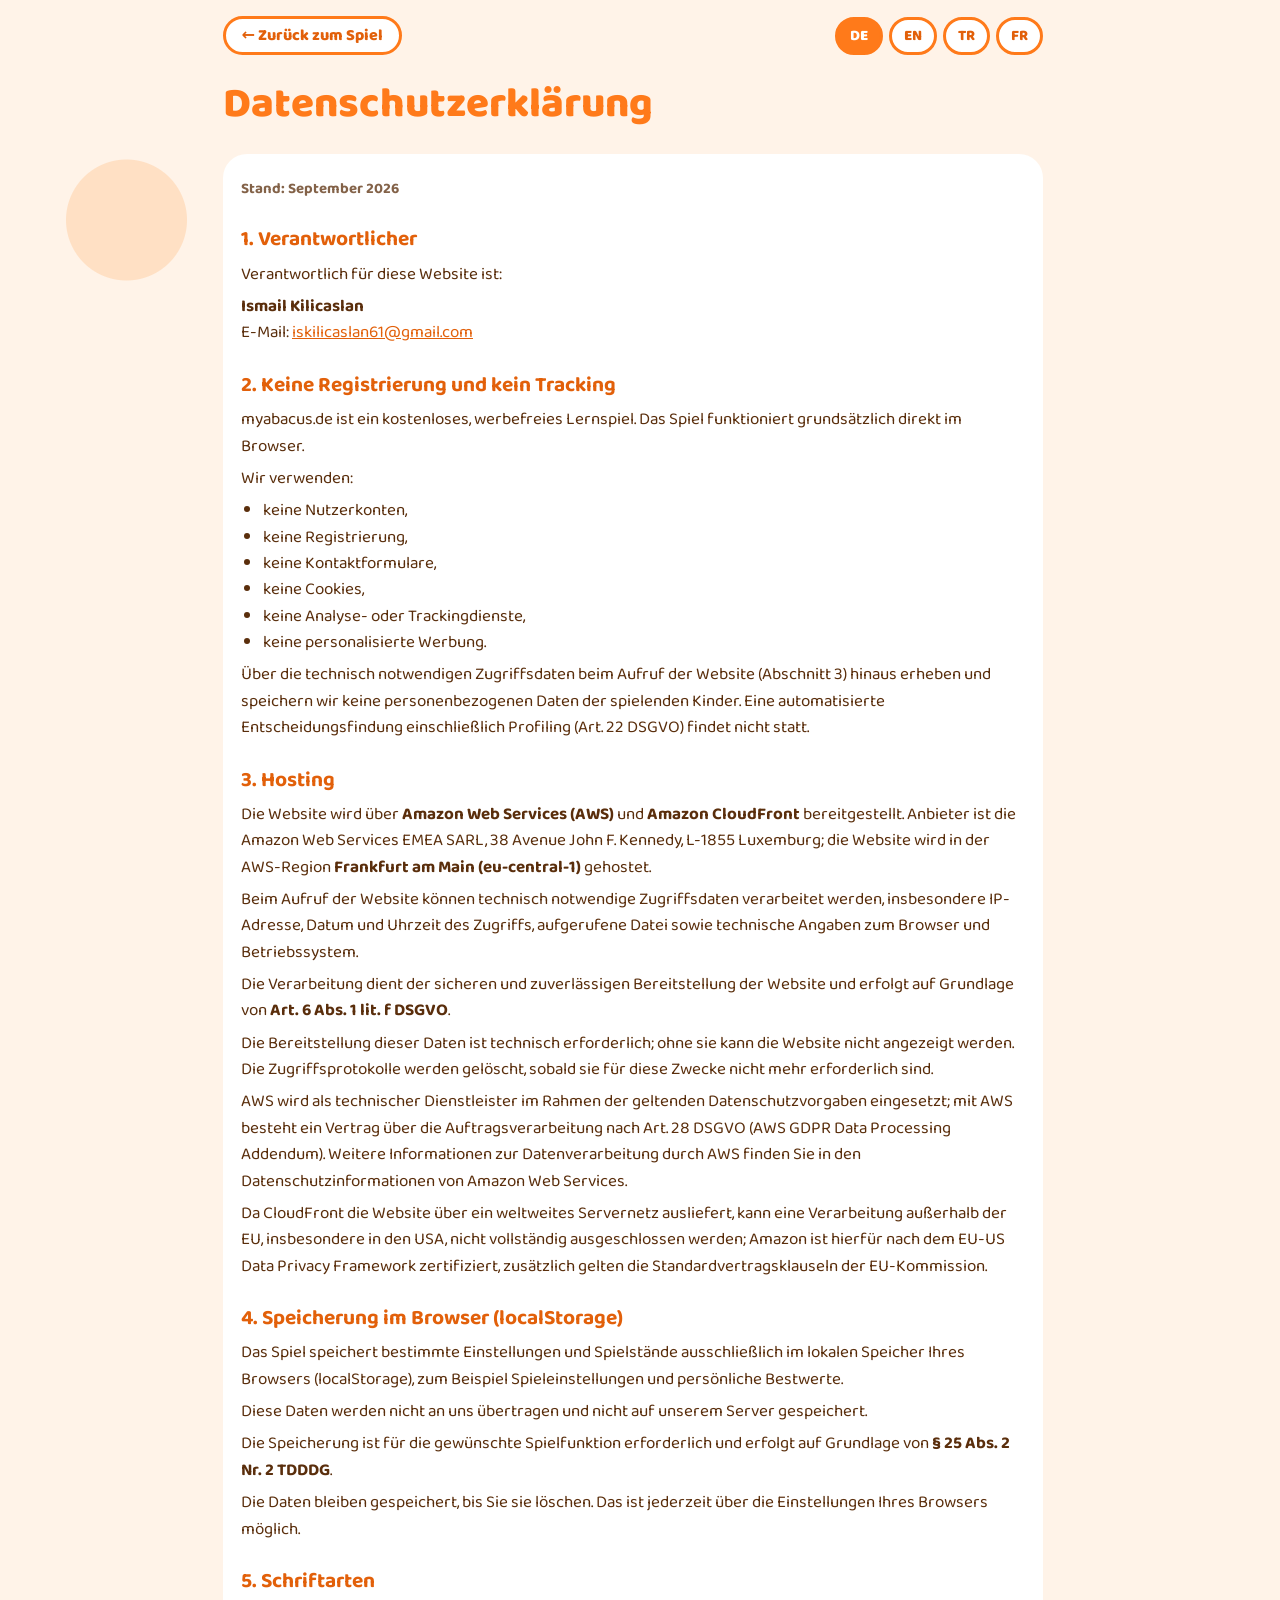
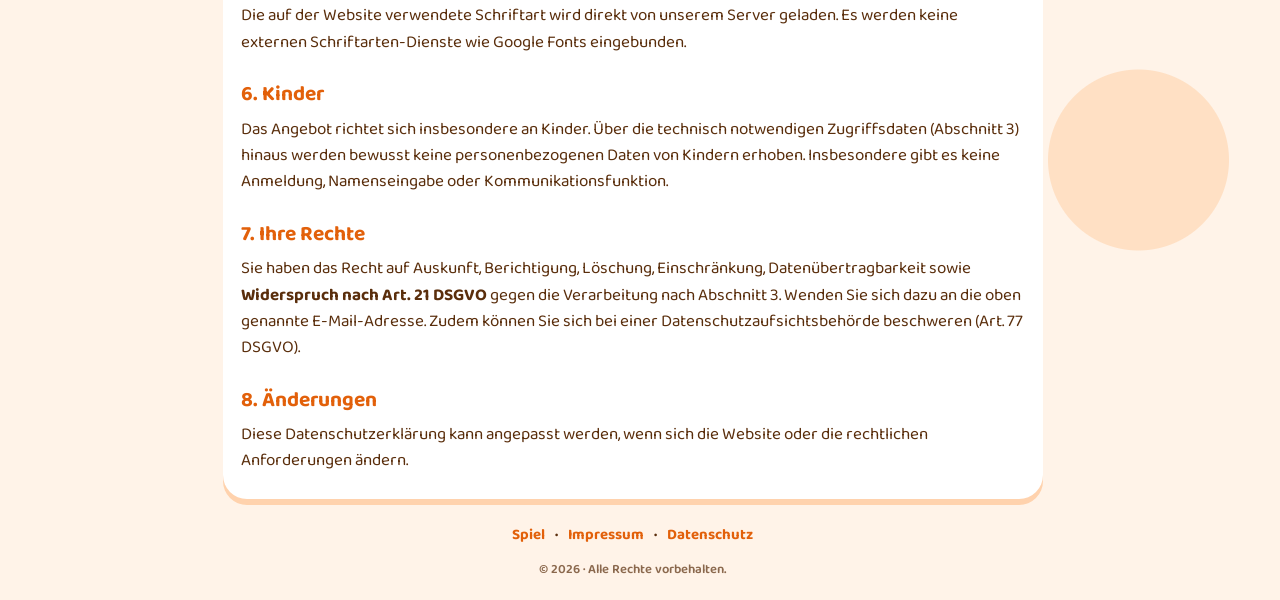
==== commit 3f24b165: "Impressum/Datenschutz: Anschrift entfernt, Name aus Copyright-Zeile entfernt Co-Authored-By: Claude " ====
--- a/datenschutz.html
+++ b/datenschutz.html
@@ -402,7 +402,7 @@
 
   <footer class="legal-links">
     <a href="./" data-nav="./" data-t="game">Spiel</a><span>·</span><a href="impressum.html" data-nav="impressum.html" data-t="imprint">Impressum</a><span>·</span><a href="datenschutz.html" data-nav="datenschutz.html" data-t="privacy">Datenschutz</a>
-    <p class="copy" data-t="rights">© 2026 Ismail Kilicaslan · Alle Rechte vorbehalten.</p>
+    <p class="copy" data-t="rights">© 2026 · Alle Rechte vorbehalten.</p>
   </footer>
 </div>
 <script src="legal.js"></script>
